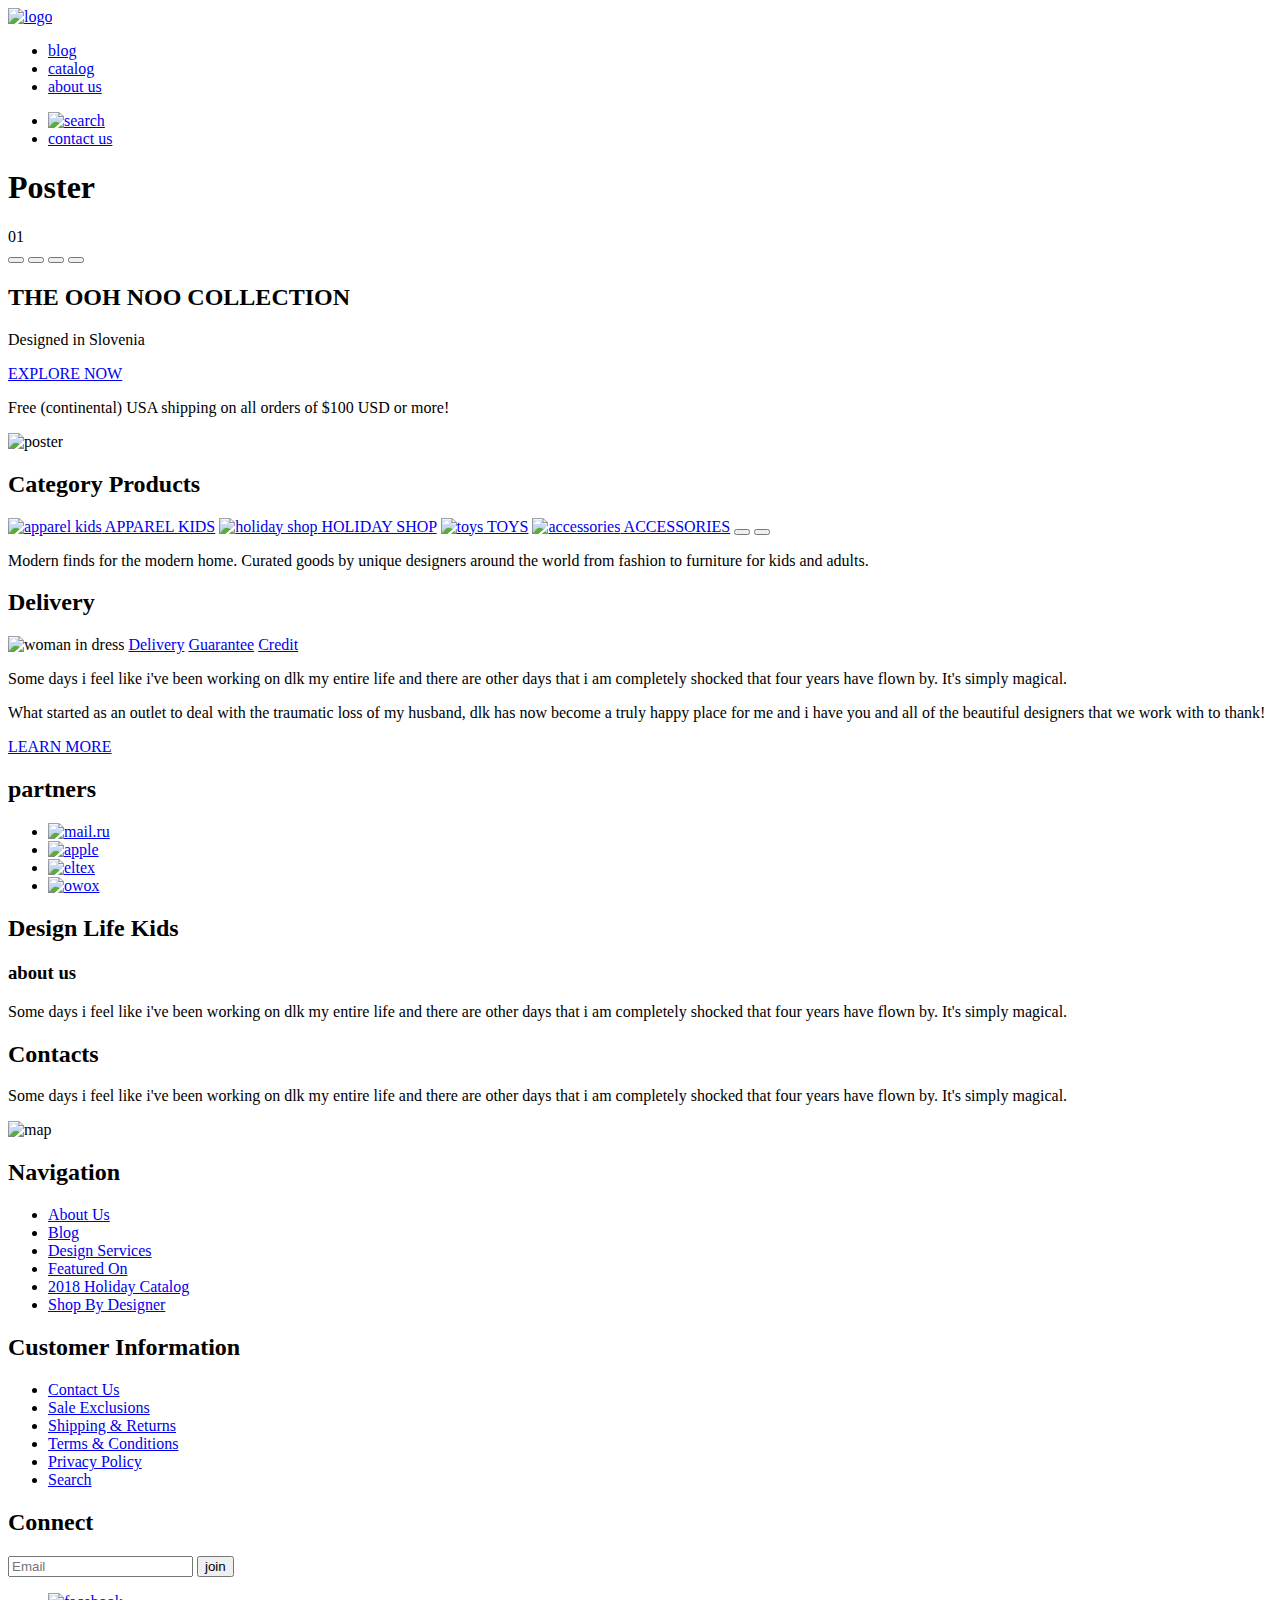
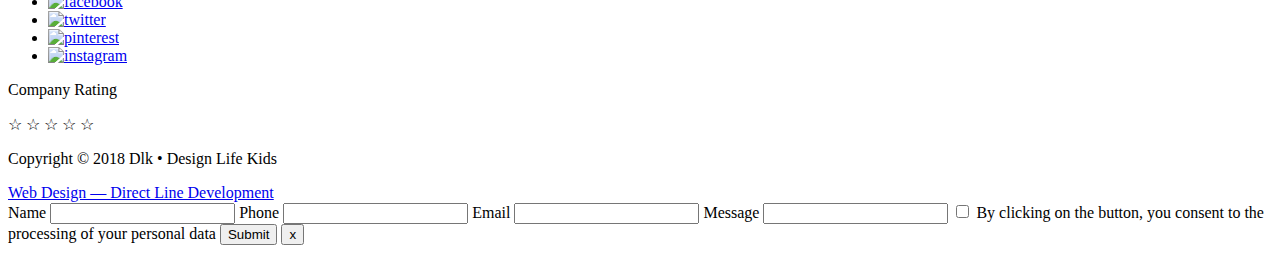
==== Index.html @ 1de795b5 "сделал поправки по первой и второй странице" ====
<!DOCTYPE html>
<html lang="en">
  <head>
    <meta charset="UTF-8">
    <title>Design Life Kids</title>
  </head>
  <body>
    <header>
      <a href="#">
        <img class="header-log" src="/images/logo.svg" alt="logo" />
      </a>
      <nav class="header-nav">
        <ul>
          <li><a class="link" href="#">blog</a></li>
          <li><a class="link" href="http://127.0.0.1:5500/CategoryProducts/Index.html">catalog</a></li>
          <li><a class="link" href="#">about us</a></li>
        </ul>
        <ul>
          <li><a href="#">
            <img class="header-button header-search-button" src="/images/search.svg" alt="search">
          </a></li>
          <li><a class="link" href="#">contact us</a></li>
        </ul>      
      </nav>
    </header>
    <main>
      <section class="poster">
        <h1 class="hidden">Poster</h1>
        <div class="slider_nav">
          <span class="slider_nav-text">01</span>
          <div class="slider_nav-inner">
            <button class="slider_nav-item.active"></button>
            <button class="slider_nav-item"></button>
            <button class="slider_nav-item"></button>
            <button class="slider_nav-item"></button>
          </div>
        </div>        
        <h2 class="poster-title">
          THE OOH NOO COLLECTION
        </h2>
        <p class="poster-text text-middle">Designed in Slovenia</p>
        <a class="poster-button button button-black" href="#">EXPLORE NOW</a>
        <p class="poster-text text-small">Free (continental) USA shipping on all orders of $100 USD or more!</p>
        <img src="/images/poster.jpg" alt="poster">
      </section>
      <section class="products">
        <h2 class="products-title">Category Products</h2>
        <div class="slider_products-list">          
          <a class="products-link" href="#">
          <img class="products-img" src="/images/products1.jpg" alt="apparel kids">
          APPAREL KIDS</a>
          <a class="products-link" href="#">
          <img class="products-img" src="/images/products2.jpg" alt="holiday shop">
          HOLIDAY SHOP</a>
          <a class="products-link" href="#">
          <img class="products-img" src="/images/products3.jpg" alt="toys">
          TOYS</a>
          <a class="products-link" href="#">
          <img class="products-img" src="/images/products4.jpg" alt="accessories">
          ACCESSORIES</a>
          <button class="slider_nav-item" type="button"></button>
          <button class="slider_nav-item" type="button"></button>
          <p class="products-text">Modern finds for the modern home. Curated goods by unique designers
            around the world from fashion to furniture for kids and adults.</p>
        </div>
      </section>
      <section class="delivery">
        <h2 class="delivery-title">Delivery</h2>
        <img class="delivery-img" src="/images/delivery.jpg" alt="woman in dress">
        <a class="delivery-link" href="#">Delivery</a>
        <a class="delivery-link" href="#">Guarantee</a>
        <a class="delivery-link" href="#">Credit</a>
        <p class="delivery-text text-1">Some days i feel like i've been working on dlk my entire life
          and there are other days that i am completely shocked that four years have flown by. It's simply magical.</p>
        <p class="delivery-text text-2">What started as an outlet to deal  with the traumatic loss of my husband,
        dlk has now become a truly happy place for me and i have you and all
        of the beautiful designers that we work with to thank!</p>
        <a class="delivery-button button button-black" href="#">LEARN MORE</a>  
      </section>
      <section class="partners">
        <h2 class="hidden">partners</h2>
        <ul>
          <li>
            <a href="#"><img src="/images/partner-1.png" alt="mail.ru" aria-label="mail.ru"></a>
          </li>
          <li>
            <a href="#"><img src="/images/partner-2.png" alt="apple" aria-label="apple"></a>
          </li>
          <li>
            <a href="#"><img src="/images/partner-3.png" alt="eltex" aria-label="eltex"></a>
          </li>
          <li>
            <a href="#"><img src="/images/partner-4.png" alt="owox" aria-label="owox"></a>
          </li>
        </ul>
      </section>
      <article class="about us">
        <h2 class="about us-title title-large">Design Life Kids</h2>
        <h3 class="about us-title title-middle">about us</h3>
        <p class="about us-text">
          Some days i feel like i've been working on dlk my entire life and
          there are other days that i am completely shocked that four
            years have flown by. It's simply magical.
        </p>
        <a href="#" class="about us-button button button-black"></a>
      </article> 
      <section class="contacts">
        <h2 class="contacts-title">Contacts</h2>
        <p class="contacts-text">Some days i feel like i've been working on dlk my entire life and
          there are other days that i am completely shocked that four
          years have flown by. It's simply magical.</p>
        <img src="/images/map.jpg" alt="map">   
      </section>  
    </main> 
    <footer class="footer">
      <section class="navigation">
        <h2 class="navigation-title">Navigation</h2>
        <ul class="navigation-list">
          <li><a class="navigation-link" href="#">About Us</a></li>
          <li><a class="navigation-link" href="#">Blog</a></li>
          <li><a class="navigation-link" href="#">Design Services</a></li>
          <li><a class="navigation-link" href="#">Featured On</a></li>
          <li><a class="navigation-link" href="#">2018 Holiday Catalog</a></li>
          <li><a class="navigation-link" href="#">Shop By Designer</a></li>          
        </ul>
      </section>
      <section class="customer information">
        <h2 class="customer information-title">Customer Information</h2>
        <ul class="customer information-list">
          <li><a class="customer information-link" href="#">Contact Us</a></li>
          <li><a class="customer information-link" href="#">Sale Exclusions</a></li>
          <li><a class="customer information-link" href="#">Shipping & Returns</a></li>
          <li><a class="customer information-link" href="#">Terms & Conditions</a></li>
          <li><a class="customer information-link" href="#">Privacy Policy</a></li>
          <li><a class="customer information-link" href="#">Search</a></li>
        </ul>
      </section>
      <section class="connect">
        <h2 class="connect-title">Connect</h2>
        <form action="#">          
          <input placeholder="Email" id="email" type="email" name="email">       
          <button type="submit">join</button>          
        </form>
        <ul class="social_link">
          <li><a href="#"><img class="social-img" src="/images/facebook.svg" alt="facebook" aria-label="facebook"></a></li>
          <li><a href="#"><img class="social-img" src="/images/twitter.svg" alt="twitter" aria-label="twitter"></a></li>
          <li><a href="#"><img class="social-img" src="/images/pinterest.svg" alt="pinterest" aria-label="pinterest"></a></li>
          <li><a href="#"><img class="social-img" src="/images/instagram.svg" alt="instagram" aria-label="instagram"></a></li>
        </ul>
      </section>
      <div class="rating">
        <p class="rating">Company Rating</p>
        <span class="rating">&#9734;</span>
        <span class="rating">&#9734;</span>
        <span class="rating">&#9734;</span>
        <span class="rating">&#9734;</span>
        <span class="rating">&#9734;</span>
      </div>
      <p class="copyright">Copyright © 2018 Dlk • Design Life Kids</p>
      <a class="web design-link" href="#">Web Design — Direct Line Development</a>
    </footer>  
    <form action="https://form-data-dl.herokuapp.com/api/messages" method="POST">
    
    <label for="form-name">Name</label>
    <input id="form-name" type="text" name="name">

    <label for="form-phone">Phone</label>
    <input id="form-phone" type="text" name="phone">

    <label for="form-email">Email</label>
    <input id="form-email" type="email" name="email">

    <label for="form-message">Message</label>
    <input id="form-message" type="text" name="message">

    <input type="checkbox" name="accept" id="form-consent">
    <label for="form-consent">By clicking on the button, you consent to the processing of your personal data
    </label>
    
    <button type="submit" class="button button-grey">Submit</button>
    <button type="button">x</button>   
    </form>
  </body>
</html>
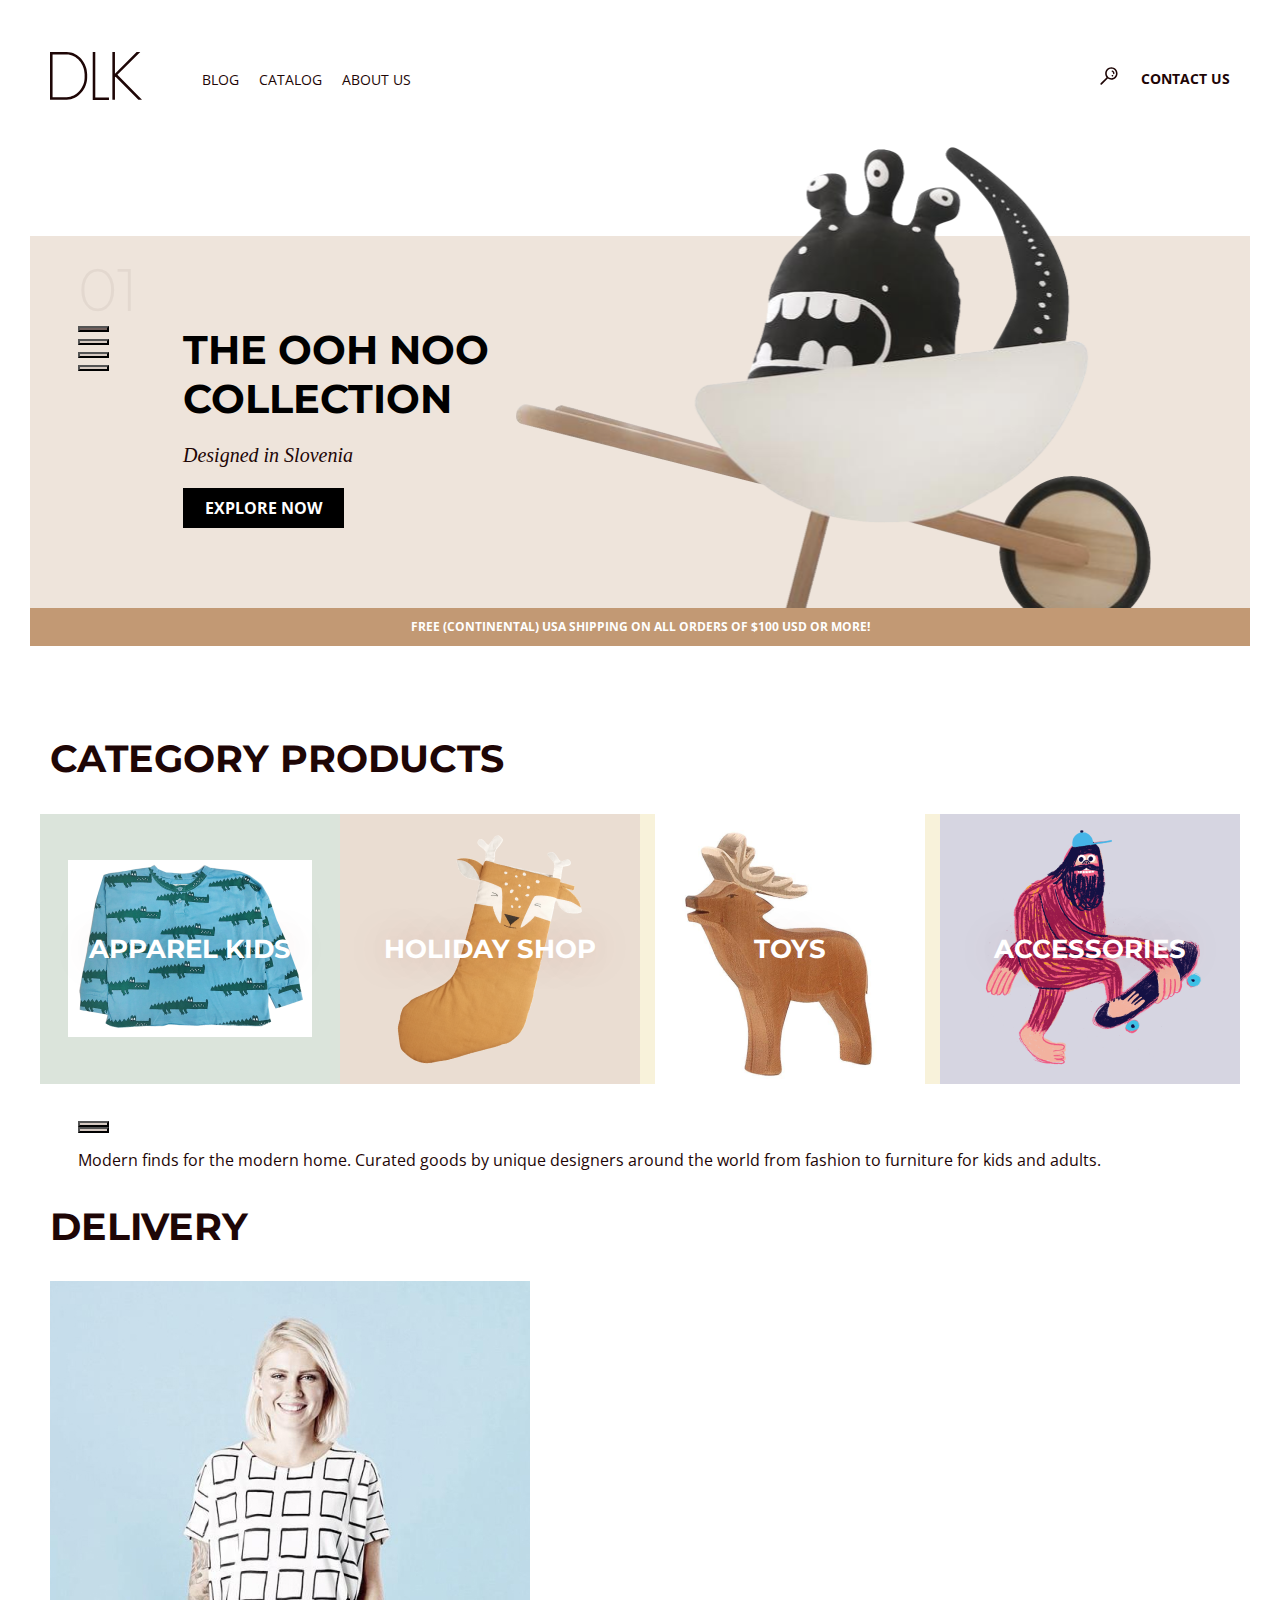
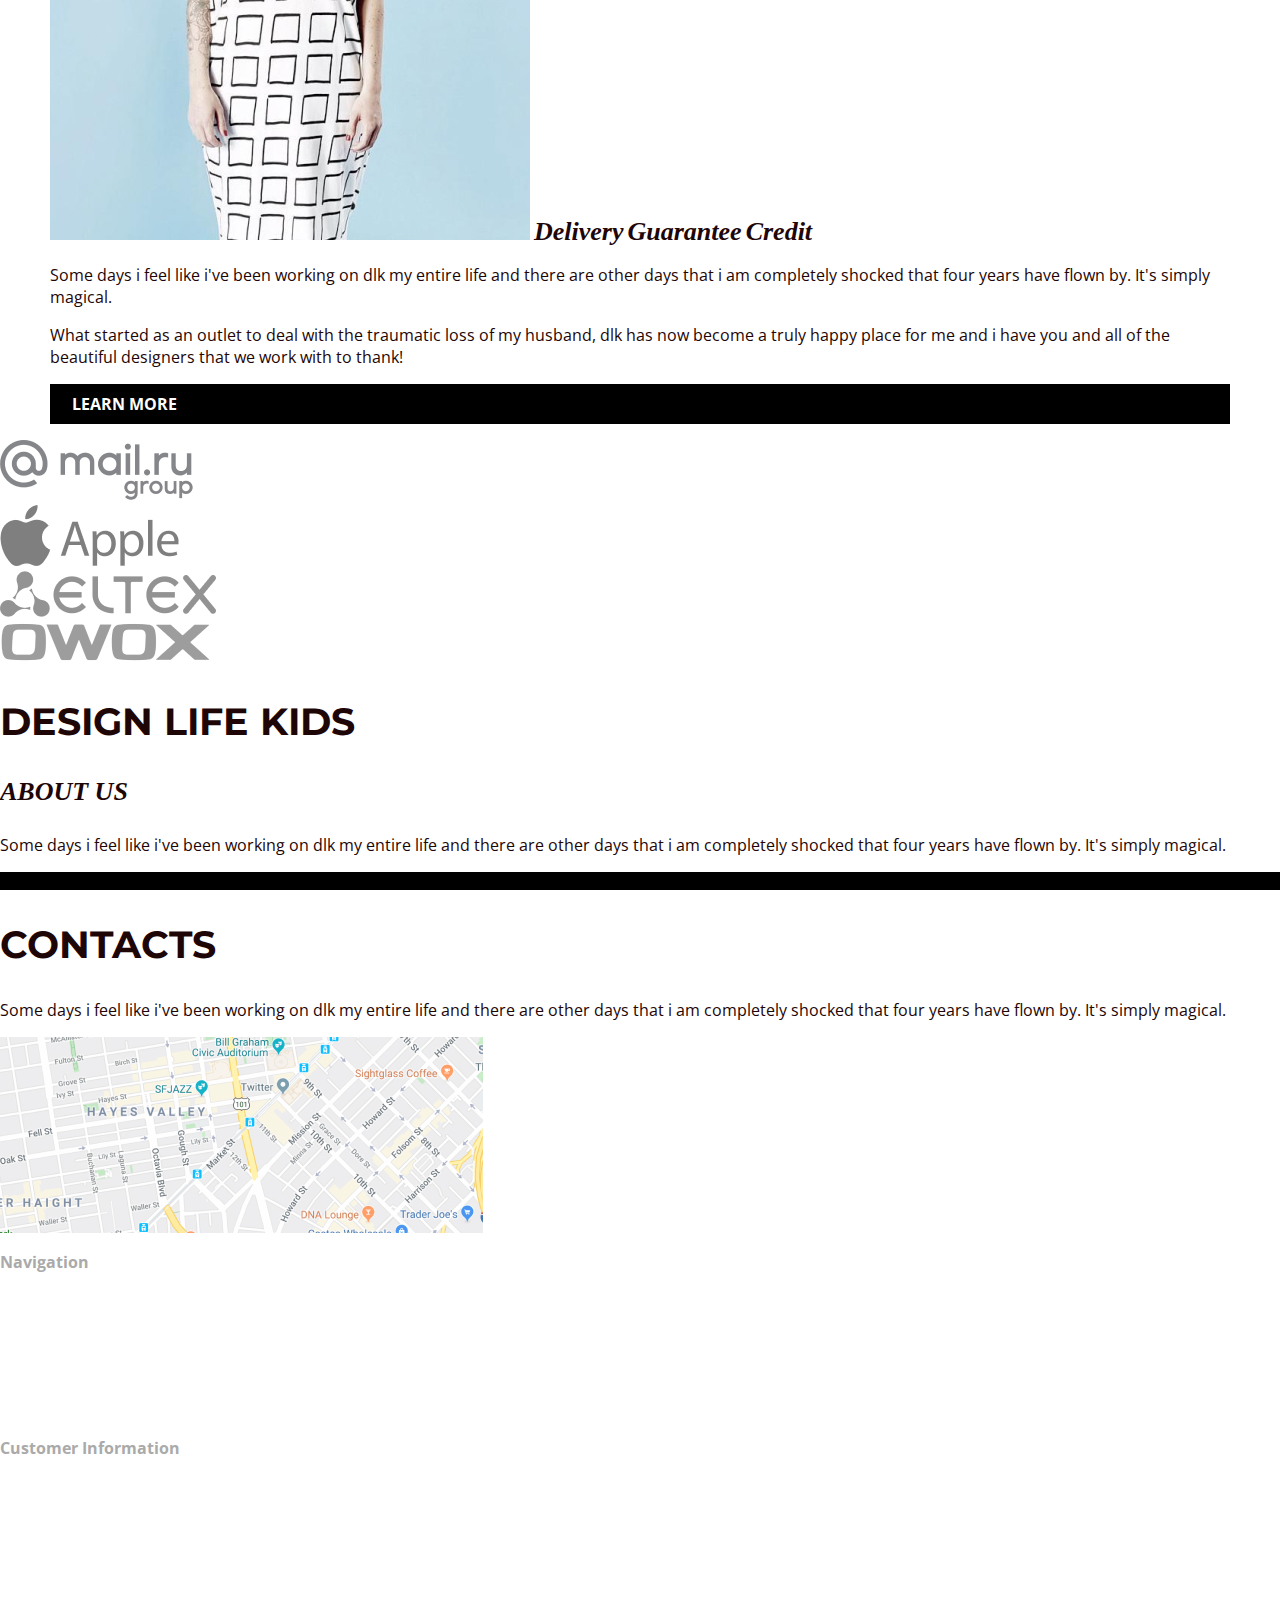
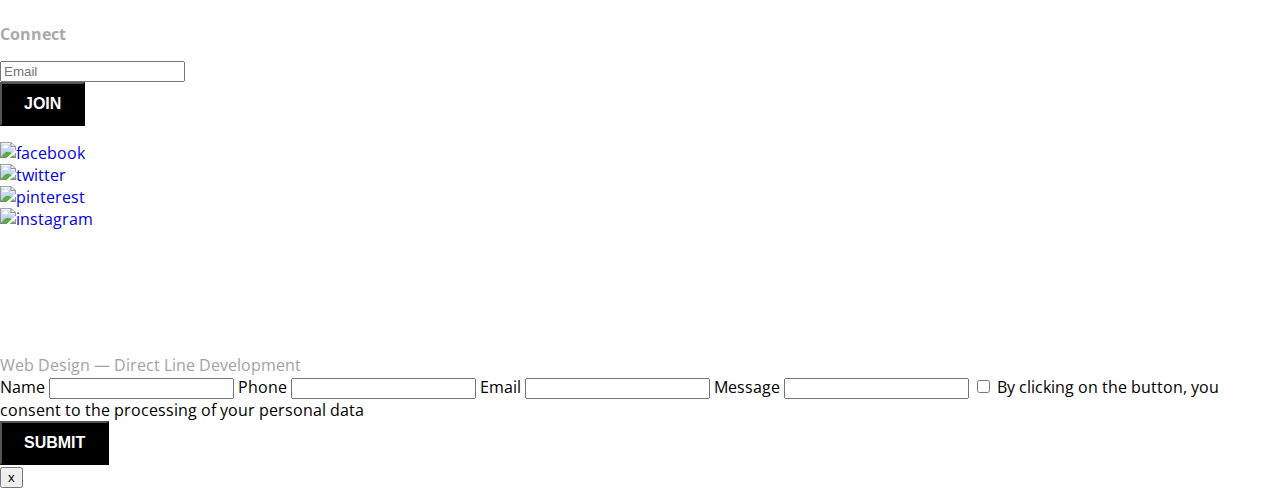
==== commit 9ec80869: "главная страница+css" ====
--- a/Index.html
+++ b/Index.html
@@ -3,68 +3,77 @@
   <head>
     <meta charset="UTF-8">
     <title>Design Life Kids</title>
+    <link href="https://fonts.googleapis.com/css?family=Montserrat:300,700|Open+Sans:400,700&display=swap" rel="stylesheet">
+    <link rel="stylesheet" href="https://cdnjs.cloudflare.com/ajax/libs/normalize/8.0.1/normalize.min.css">
+    <link rel="stylesheet" href="/common.css">
+    <link rel="stylesheet" href="/style.css">
   </head>
   <body>
-    <header>
+    <header class="header container">
       <a href="#">
         <img class="header-log" src="/images/logo.svg" alt="logo" />
       </a>
       <nav class="header-nav">
-        <ul>
+        <ul class="header-list-links list-point-none">
           <li><a class="link" href="#">blog</a></li>
-          <li><a class="link" href="http://127.0.0.1:5500/CategoryProducts/Index.html">catalog</a></li>
+          <li><a class="link" href="/folders/CategoryProducts/index.html">catalog</a></li>
           <li><a class="link" href="#">about us</a></li>
         </ul>
-        <ul>
+        <ul class="header-list-contacts list-point-none">
           <li><a href="#">
             <img class="header-button header-search-button" src="/images/search.svg" alt="search">
           </a></li>
-          <li><a class="link" href="#">contact us</a></li>
-        </ul>      
+          <li><a class="contact-link" href="#">contact us</a></li>
+        </ul class="list-point-none">      
       </nav>
     </header>
     <main>
-      <section class="poster">
+      <section class="poster container">
         <h1 class="hidden">Poster</h1>
         <div class="slider_nav">
           <span class="slider_nav-text">01</span>
           <div class="slider_nav-inner">
-            <button class="slider_nav-item.active"></button>
+            <button class="slider_nav-item_active"></button>
             <button class="slider_nav-item"></button>
             <button class="slider_nav-item"></button>
             <button class="slider_nav-item"></button>
           </div>
-        </div>        
-        <h2 class="poster-title">
+        </div>
+      <div class="poster-title">       
+        <h2 class="poster-title-text">
           THE OOH NOO COLLECTION
         </h2>
         <p class="poster-text text-middle">Designed in Slovenia</p>
         <a class="poster-button button button-black" href="#">EXPLORE NOW</a>
-        <p class="poster-text text-small">Free (continental) USA shipping on all orders of $100 USD or more!</p>
-        <img src="/images/poster.jpg" alt="poster">
+      </div> 
+        <img class="background-img" src="/images/Poster.png" alt="poster">
       </section>
-      <section class="products">
+      <p class="poster-text text-small">Free (continental) USA shipping on all orders of $100 USD or more!</p>
+      <section class="products container">
         <h2 class="products-title">Category Products</h2>
-        <div class="slider_products-list">          
-          <a class="products-link" href="#">
-          <img class="products-img" src="/images/products1.jpg" alt="apparel kids">
+        <div class="products-list">          
+          <a class="products-link link-kids" href="#">
+          <!-- <img class="products-img" src="/images/product-1.png" alt="apparel kids"> -->
           APPAREL KIDS</a>
-          <a class="products-link" href="#">
-          <img class="products-img" src="/images/products2.jpg" alt="holiday shop">
+          <a class="products-link link-shop" href="#">
+          <!-- <img class="products-img" src="/images/product-2.png" alt="holiday shop"> -->
           HOLIDAY SHOP</a>
-          <a class="products-link" href="#">
-          <img class="products-img" src="/images/products3.jpg" alt="toys">
+          <a class="products-link link-toys" href="#">
+          <!-- <img class="products-img" src="/images/product-3.png" alt="toys"> -->
           TOYS</a>
-          <a class="products-link" href="#">
-          <img class="products-img" src="/images/products4.jpg" alt="accessories">
-          ACCESSORIES</a>
+          <a class="products-link link-accessories" href="#">
+          <!-- <img class="products-img" src="/images/product-4.png" alt="accessories"> -->
+          ACCESSORIES</a>         
+        </div>
+        <div class="slider_nav">
           <button class="slider_nav-item" type="button"></button>
           <button class="slider_nav-item" type="button"></button>
           <p class="products-text">Modern finds for the modern home. Curated goods by unique designers
             around the world from fashion to furniture for kids and adults.</p>
-        </div>
+          </div>
       </section>
-      <section class="delivery">
+        
+      <section class="delivery container">
         <h2 class="delivery-title">Delivery</h2>
         <img class="delivery-img" src="/images/delivery.jpg" alt="woman in dress">
         <a class="delivery-link" href="#">Delivery</a>
@@ -79,7 +88,7 @@
       </section>
       <section class="partners">
         <h2 class="hidden">partners</h2>
-        <ul>
+        <ul class="list-point-none">
           <li>
             <a href="#"><img src="/images/partner-1.png" alt="mail.ru" aria-label="mail.ru"></a>
           </li>
@@ -92,17 +101,17 @@
           <li>
             <a href="#"><img src="/images/partner-4.png" alt="owox" aria-label="owox"></a>
           </li>
-        </ul>
+        </ul class="list-point-none">
       </section>
       <article class="about us">
-        <h2 class="about us-title title-large">Design Life Kids</h2>
-        <h3 class="about us-title title-middle">about us</h3>
-        <p class="about us-text">
+        <h2 class="about-us-title title-large">Design Life Kids</h2>
+        <h3 class="about-us-title title-middle">about us</h3>
+        <p class="about-us-text">
           Some days i feel like i've been working on dlk my entire life and
           there are other days that i am completely shocked that four
             years have flown by. It's simply magical.
         </p>
-        <a href="#" class="about us-button button button-black"></a>
+        <a href="#" class="about-us-button button button-black"></a>
       </article> 
       <section class="contacts">
         <h2 class="contacts-title">Contacts</h2>
@@ -115,7 +124,7 @@
     <footer class="footer">
       <section class="navigation">
         <h2 class="navigation-title">Navigation</h2>
-        <ul class="navigation-list">
+        <ul class="navigation-list  list-point-none">
           <li><a class="navigation-link" href="#">About Us</a></li>
           <li><a class="navigation-link" href="#">Blog</a></li>
           <li><a class="navigation-link" href="#">Design Services</a></li>
@@ -124,24 +133,24 @@
           <li><a class="navigation-link" href="#">Shop By Designer</a></li>          
         </ul>
       </section>
-      <section class="customer information">
-        <h2 class="customer information-title">Customer Information</h2>
-        <ul class="customer information-list">
-          <li><a class="customer information-link" href="#">Contact Us</a></li>
-          <li><a class="customer information-link" href="#">Sale Exclusions</a></li>
-          <li><a class="customer information-link" href="#">Shipping & Returns</a></li>
-          <li><a class="customer information-link" href="#">Terms & Conditions</a></li>
-          <li><a class="customer information-link" href="#">Privacy Policy</a></li>
-          <li><a class="customer information-link" href="#">Search</a></li>
+      <section class="customer-information">
+        <h2 class="customer-information-title">Customer Information</h2>
+        <ul class="customer-information-list list-point-none">
+          <li><a class="customer-information-link" href="#">Contact Us</a></li>
+          <li><a class="customer-information-link" href="#">Sale Exclusions</a></li>
+          <li><a class="customer-information-link" href="#">Shipping & Returns</a></li>
+          <li><a class="customer-information-link" href="#">Terms & Conditions</a></li>
+          <li><a class="customer-information-link" href="#">Privacy Policy</a></li>
+          <li><a class="customer-information-link" href="#">Search</a></li>
         </ul>
       </section>
       <section class="connect">
         <h2 class="connect-title">Connect</h2>
         <form action="#">          
           <input placeholder="Email" id="email" type="email" name="email">       
-          <button type="submit">join</button>          
+          <button class="button" type="submit">join</button>          
         </form>
-        <ul class="social_link">
+        <ul class="social_link list-point-none">
           <li><a href="#"><img class="social-img" src="/images/facebook.svg" alt="facebook" aria-label="facebook"></a></li>
           <li><a href="#"><img class="social-img" src="/images/twitter.svg" alt="twitter" aria-label="twitter"></a></li>
           <li><a href="#"><img class="social-img" src="/images/pinterest.svg" alt="pinterest" aria-label="pinterest"></a></li>
@@ -157,7 +166,7 @@
         <span class="rating">&#9734;</span>
       </div>
       <p class="copyright">Copyright © 2018 Dlk • Design Life Kids</p>
-      <a class="web design-link" href="#">Web Design — Direct Line Development</a>
+      <a class="web-design-link" href="#">Web Design — Direct Line Development</a>
     </footer>  
     <form action="https://form-data-dl.herokuapp.com/api/messages" method="POST">
     
--- a/common.css
+++ b/common.css
@@ -0,0 +1,163 @@
+body {
+  font-family: 'Open Sans', sans-serif;
+}
+
+body {
+  margin: 0;
+}
+
+a {
+  text-decoration: none;
+}
+
+html {
+  box-sizing: border-box;
+}
+
+*,
+*::before,
+*::after {
+  box-sizing: inherit;
+}
+
+img {
+  max-width: 100%;
+}
+
+.container {
+  margin: 0 auto;
+  width: 100%;
+  max-width: 1220px;
+  padding: 0 20px;
+}
+
+.button {
+  font-weight: bold;
+font-size: 16px;
+line-height: 22px;
+text-transform: uppercase;
+color: #FFFFFF;
+display: flex;
+padding: 9px 22px;
+background-color:  #000000;
+}
+
+.list-point-none {
+  list-style-type: none;
+  padding-left: 0;
+}
+
+.hidden {
+  display: none;
+}
+
+/* header */
+
+.header {
+  display: flex;
+  padding-top: 50px;
+  padding-bottom: 40px;
+}
+
+.header-log {
+  width: 100px;
+  height: 52px;
+}
+
+.header-nav {
+  display: flex;
+  width: 100%;
+  justify-content: space-between;  
+}
+
+.header-list-links {
+  display: flex;
+  margin-left: 60px;
+  align-items: center;
+}
+
+.header-list-contacts {
+  display: flex;
+  justify-content: space-between;  
+  align-items: center;
+  }
+
+.contact-link {
+  margin-left: 23px;
+}
+
+.link {
+  font-size: 14px;
+  line-height: 19px;
+  text-transform: uppercase;
+  color: #1E0606;
+
+  margin-right: 20px;
+}
+
+.contact-link {
+  font-weight: bold;
+font-size: 14px;
+line-height: 19px;
+display: flex;
+align-items: center;
+text-transform: uppercase;
+color: #1E0606;
+}
+
+/* footer */
+
+.navigation-title {
+  font-size: 16px;
+line-height: 22px;
+color: #AAAAAA;
+}
+
+.navigation-link {
+  font-size: 16px;
+line-height: 22px;
+color: #FFFFFF;
+}
+
+.customer-information-title {
+    font-size: 16px;
+  line-height: 22px;
+  color: #AAAAAA
+}
+
+.customer-information-link {
+  font-size: 16px;
+line-height: 22px;
+
+color: #FFFFFF;
+}
+
+.connect-title{
+  font-size: 16px;
+line-height: 22px;
+color: #AAAAAA;
+}
+
+.rating{
+  font-size: 16px;
+line-height: 22px;
+display: flex;
+align-items: center;
+color: #FFFFFF;
+}
+
+.copyright{
+  font-size: 16px;
+line-height: 22px;
+display: flex;
+align-items: center;
+color: #FFFFFF;
+}
+
+.web-design-link{
+  font-size: 16px;
+line-height: 22px;
+display: flex;
+align-items: center;
+color: #A2A2A2;
+}--- a/style.css
+++ b/style.css
@@ -0,0 +1,263 @@
+
+
+/* poster */
+
+.poster {
+  display: flex;
+  flex-wrap: wrap;
+  position: relative;
+  width: 100%;
+  min-height: 372px;
+  background: #EEE4DB;
+  margin-top: 89px;
+}
+
+.slider_nav {
+  display: flex;
+  position: absolute;
+  padding-top: 17px;
+  padding-left: 28px;
+  flex-direction: column;
+}
+
+.slider_nav-inner {
+  display: flex;
+  flex-direction: column;
+  height: 45px;
+  justify-content: space-between;
+}
+
+.slider_nav-item_active {
+  width: 31px;
+  height: 3px;
+  background: rgba(30, 6, 6, 0.6);
+}
+
+.slider_nav-item {
+  width: 31px;
+  height: 3px;
+  background: #D6CAC2;
+}
+
+.slider_nav-text{
+  font-family: Montserrat;
+  font-weight: 300;
+  font-size: 60px;
+  line-height: 73px;
+  color: rgba(30, 6, 6, 0.05);
+}
+
+.poster-title {
+  display: flex;
+  flex-direction: column;
+  margin-top: 89px;
+  margin-left: 133px;
+  width: 307px;
+
+}
+
+.poster-title-text {
+  font-family: Montserrat;
+  font-weight: bold;
+  font-size: 40px;
+  line-height: 110% 
+  color: #1E0606;
+  margin: 0;
+}
+
+.poster-text{
+  font-family: Crimson Text;
+  font-style: italic;
+  font-size: 20px;
+  line-height: 25px;
+  color: #1E0606;
+}
+
+.poster-button {
+  width: 161px;
+}
+
+.background-img {
+  display: flex;
+  position: absolute;
+  max-width: 635.49px;
+  width: vw;
+  height: 461px;
+  bottom: 0;
+  right: 99px;
+  }
+
+.text-small{
+  font-family: Open Sans;
+  font-style: normal;
+  font-weight: bold;
+  font-size: 12px;
+  line-height: 16px;
+  text-align: center;
+  text-transform: uppercase;
+  
+  color: #FFFFFF;
+  background: #C29974;
+  margin: 0 auto;
+  padding: 11px 20px;
+  width: 1220px;
+}
+
+/* products */
+
+.products {
+    padding-top: 90px;
+  
+}
+
+
+.products-title {
+  font-family: Montserrat;
+font-weight: bold;
+font-size: 38px;
+line-height: 46px;
+text-transform: uppercase;
+Color: #1E0606;
+margin-top: 0;
+}
+
+.products-list {
+  display: flex;
+  flex-wrap: wrap;
+  justify-content: space-between;
+  margin: 0 -10px;
+}
+
+.products-link {
+  font-family: Montserrat;
+  font-weight: bold;
+  font-size: 26px;
+  line-height: 32px;
+  text-align: center;
+  text-transform: uppercase;
+  color: #FFFFFF;
+  text-shadow: 0px 0px 40px rgba(147, 3, 3, 0.25);
+  width: 300px;
+  padding: 0 10px;
+  margin-bottom: 20px;
+  min-height: 270px;
+  display: flex;
+  justify-content: center;
+  align-items: center;
+}
+
+
+.link-kids {
+  background: #DBE4DB;
+  background-image: url(/images/product-1.png);
+  background-position: center;
+  background-repeat: no-repeat;
+  }
+
+.link-shop {
+  background: rgba(186, 142, 107, 0.3);
+  background-image: url(/images/product-2.png);
+  background-position: center;
+  background-repeat: no-repeat;
+}
+
+.link-toys {
+  background: #F8F2DA;
+  background-image: url(/images/product-3.png);
+  background-position: center;
+  background-repeat: no-repeat;
+}
+
+.link-accessories {
+  background: rgba(9, 3, 79, 0.17);
+  background-image: url(/images/product-4.png);
+  background-position: center;
+  background-repeat: no-repeat;
+}
+
+.slider_nav {
+  display: flex;
+  }
+
+  .slider_nav-item {
+    
+  }
+
+.products-text {
+  font-size: 16px;
+line-height: 22px;
+color: #1E0606;
+}
+
+/* delivery */
+
+.delivery {
+  margin-top: 100px;
+}
+
+.delivery-title {
+  font-family: Montserrat;
+font-weight: bold;
+font-size: 38px;
+line-height: 46px;
+text-transform: uppercase;
+color: #1E0606;
+}
+
+.delivery-link {
+  font-family: Crimson Text;
+font-style: italic;
+font-weight: bold;
+font-size: 26px;
+line-height: 32px;
+color: #1E0606;
+}
+
+.delivery-text {
+  font-size: 16px;
+line-height: 22px;
+color: #1E0606;
+}
+
+/* about us */
+
+.about-us-title {
+  font-family: Montserrat;
+font-weight: bold;
+font-size: 38px;
+line-height: 46px;
+text-transform: uppercase;
+color: #1E0606;
+}
+
+.title-middle {
+  font-family: Crimson Text;
+font-style: italic;
+font-size: 26px;
+line-height: 32px;
+color: #1E0606;
+}
+
+.about-us-text {
+  font-size: 16px;
+line-height: 22px;
+color: #1E0606;
+}
+
+/* contacts */
+
+.contacts-title {
+  font-family: Montserrat;
+font-weight: bold;
+font-size: 38px;
+line-height: 46px;
+text-transform: uppercase;
+color: #1E0606;
+}
+
+.contacts-text {
+  font-size: 16px;
+line-height: 22px;
+color: #1E0606;
+}
+
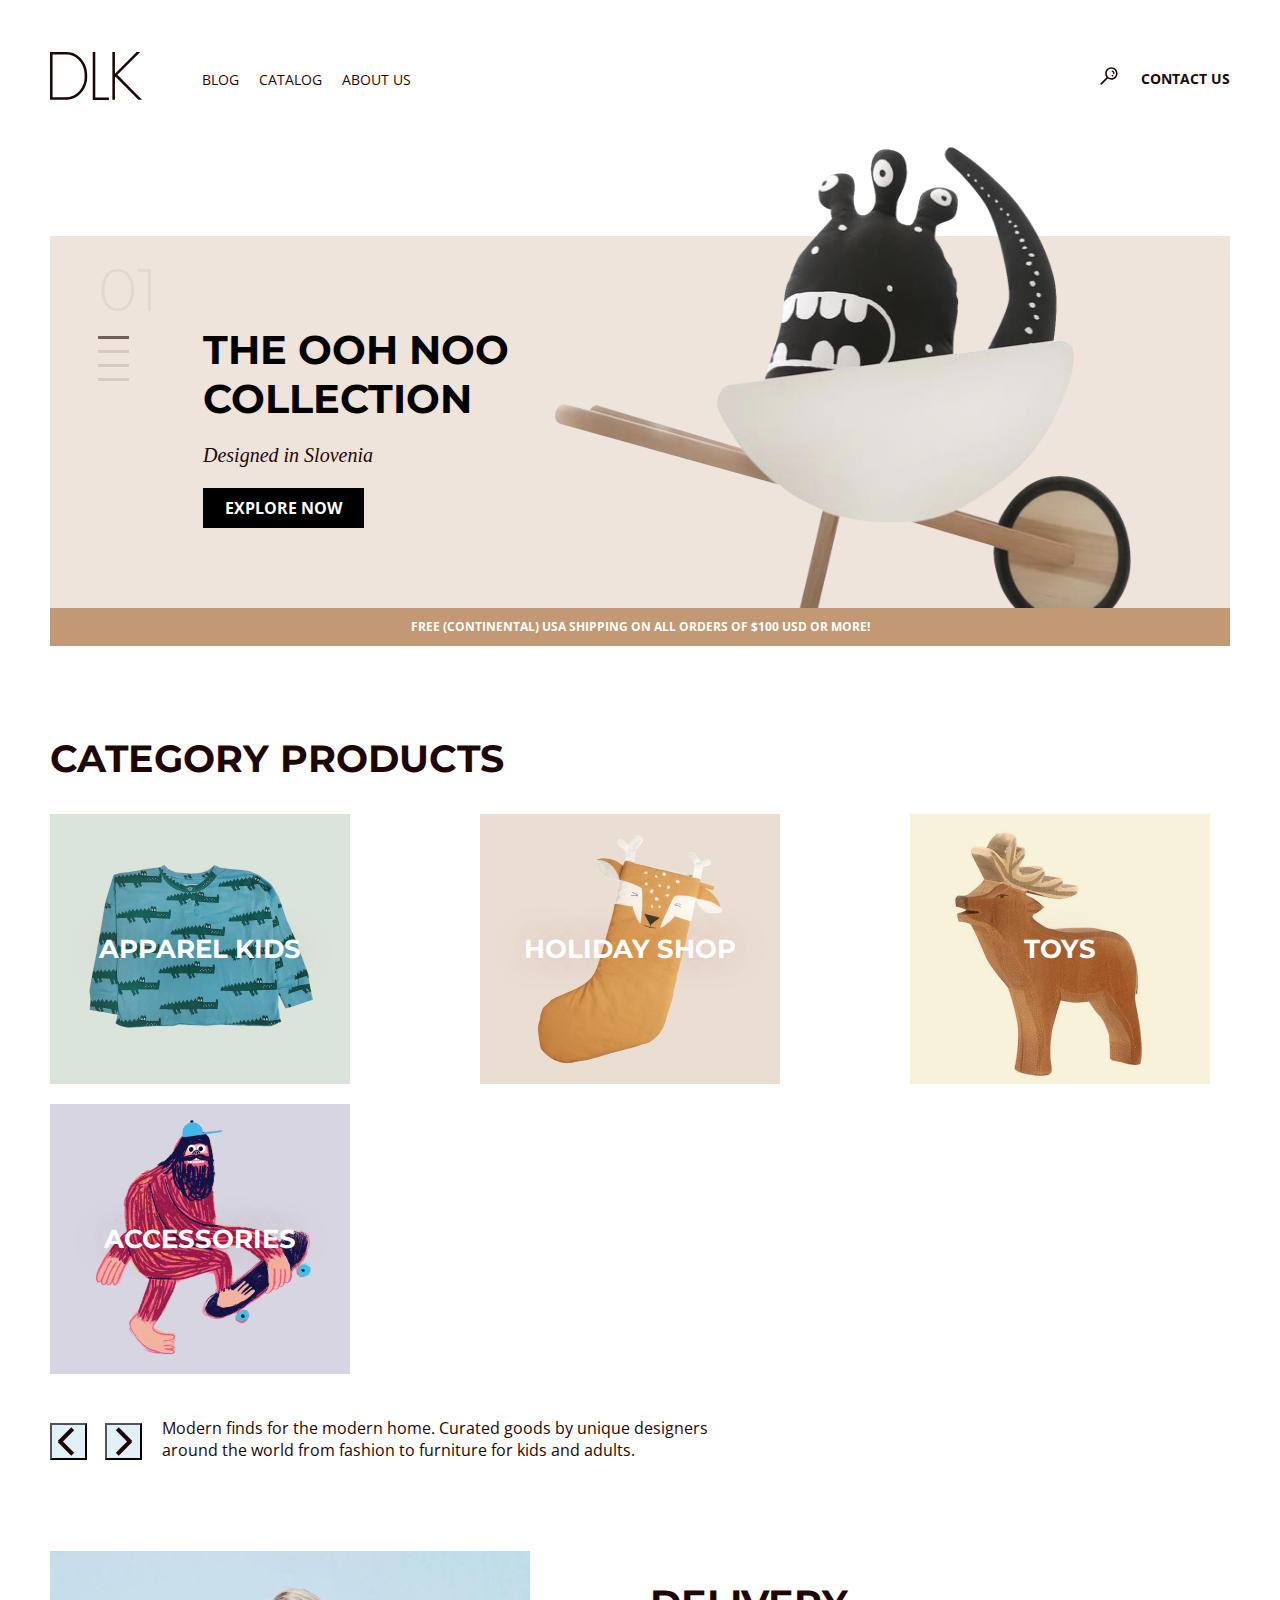
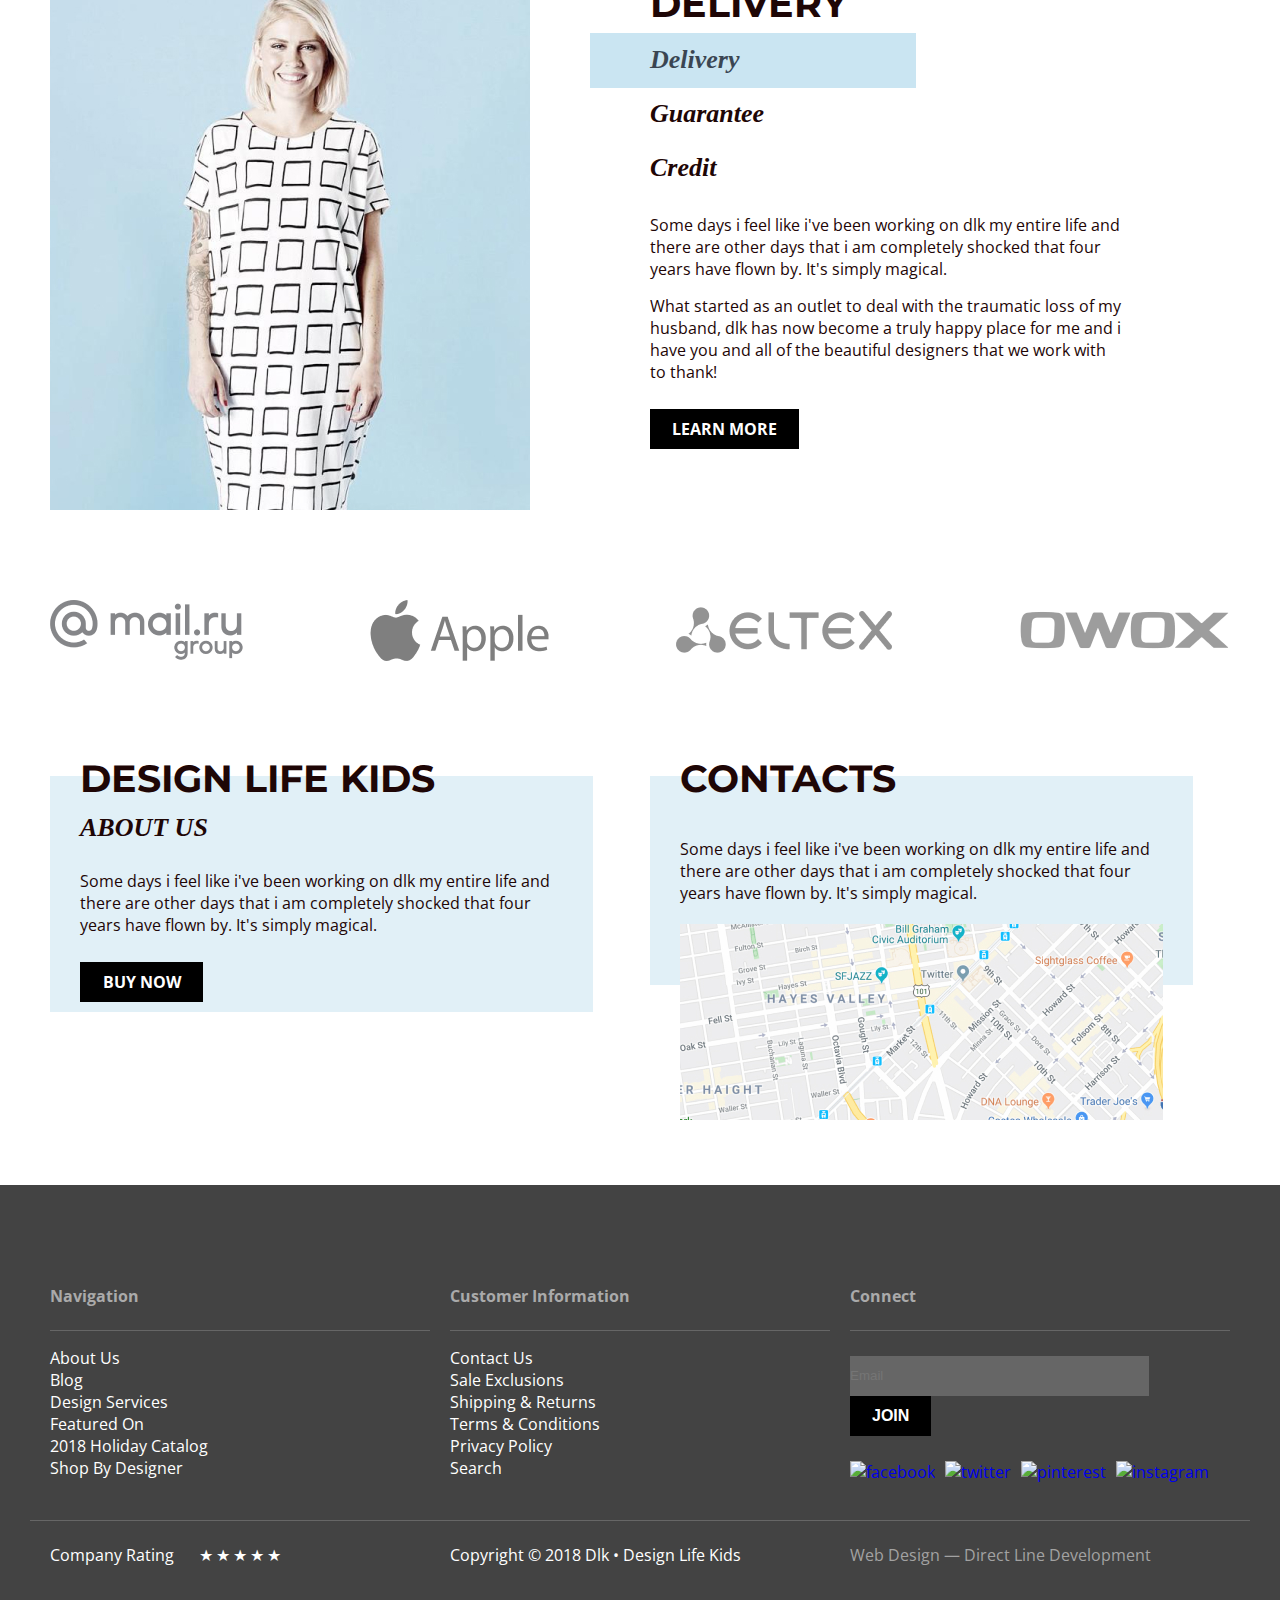
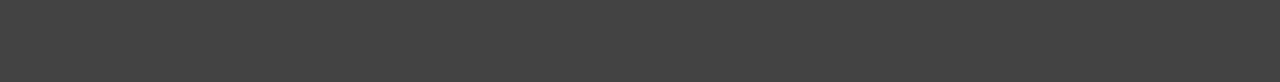
==== commit 8e66ad28: "главная страница с css доделанная" ====
--- a/Index.html
+++ b/Index.html
@@ -15,7 +15,7 @@
       </a>
       <nav class="header-nav">
         <ul class="header-list-links list-point-none">
-          <li><a class="link" href="#">blog</a></li>
+          <li><a class="link" href="/folders/Blog/index.html">blog</a></li>
           <li><a class="link" href="/folders/CategoryProducts/index.html">catalog</a></li>
           <li><a class="link" href="#">about us</a></li>
         </ul>
@@ -34,9 +34,9 @@
           <span class="slider_nav-text">01</span>
           <div class="slider_nav-inner">
             <button class="slider_nav-item_active"></button>
-            <button class="slider_nav-item"></button>
-            <button class="slider_nav-item"></button>
-            <button class="slider_nav-item"></button>
+            <button class="slider_nav-item" type="button"></button>
+            <button class="slider_nav-item" type="button"></button>
+            <button class="slider_nav-item" type="button"></button>
           </div>
         </div>
       <div class="poster-title">       
@@ -65,30 +65,35 @@
           <!-- <img class="products-img" src="/images/product-4.png" alt="accessories"> -->
           ACCESSORIES</a>         
         </div>
-        <div class="slider_nav">
-          <button class="slider_nav-item" type="button"></button>
-          <button class="slider_nav-item" type="button"></button>
+        <div class="slider-nav">
+          <button class="slider_nav-button nav-button-left" type="button"></button>
+          <button class="slider_nav-button nav-button-right" type="button"></button>
           <p class="products-text">Modern finds for the modern home. Curated goods by unique designers
             around the world from fashion to furniture for kids and adults.</p>
-          </div>
+        </div>
       </section>
         
       <section class="delivery container">
+        <img class="delivery-img" src="/images/delivery.jpg" alt="woman in dress">
+      <div class="delivery-content">
         <h2 class="delivery-title">Delivery</h2>
-        <img class="delivery-img" src="/images/delivery.jpg" alt="woman in dress">
+      <div class="delivery-links">
+        <span class="delivery-link_active"></span>
         <a class="delivery-link" href="#">Delivery</a>
         <a class="delivery-link" href="#">Guarantee</a>
         <a class="delivery-link" href="#">Credit</a>
+      </div>
         <p class="delivery-text text-1">Some days i feel like i've been working on dlk my entire life
           and there are other days that i am completely shocked that four years have flown by. It's simply magical.</p>
         <p class="delivery-text text-2">What started as an outlet to deal  with the traumatic loss of my husband,
-        dlk has now become a truly happy place for me and i have you and all
-        of the beautiful designers that we work with to thank!</p>
-        <a class="delivery-button button button-black" href="#">LEARN MORE</a>  
-      </section>
-      <section class="partners">
+          dlk has now become a truly happy place for me and i have you and all
+          of the beautiful designers that we work with to thank!</p>
+        <a class="delivery-button button button-black" href="#">LEARN MORE </a>  
+      </div>
+      </section>
+      <section class="partners container">
         <h2 class="hidden">partners</h2>
-        <ul class="list-point-none">
+        <ul class="partners-links list-point-none">
           <li>
             <a href="#"><img src="/images/partner-1.png" alt="mail.ru" aria-label="mail.ru"></a>
           </li>
@@ -103,7 +108,8 @@
           </li>
         </ul class="list-point-none">
       </section>
-      <article class="about us">
+      <div class="about-us-contacts container">
+        <article class="about-us">
         <h2 class="about-us-title title-large">Design Life Kids</h2>
         <h3 class="about-us-title title-middle">about us</h3>
         <p class="about-us-text">
@@ -111,17 +117,19 @@
           there are other days that i am completely shocked that four
             years have flown by. It's simply magical.
         </p>
-        <a href="#" class="about-us-button button button-black"></a>
+        <a href="#" class="about-us-button button button-black">buy now</a>
       </article> 
       <section class="contacts">
         <h2 class="contacts-title">Contacts</h2>
         <p class="contacts-text">Some days i feel like i've been working on dlk my entire life and
           there are other days that i am completely shocked that four
           years have flown by. It's simply magical.</p>
-        <img src="/images/map.jpg" alt="map">   
-      </section>  
+        <img src="/images/map.jpg" alt="map">  
+      </section>
+      </div>  
     </main> 
     <footer class="footer">
+      <div class="footer-links container">
       <section class="navigation">
         <h2 class="navigation-title">Navigation</h2>
         <ul class="navigation-list  list-point-none">
@@ -146,29 +154,35 @@
       </section>
       <section class="connect">
         <h2 class="connect-title">Connect</h2>
-        <form action="#">          
-          <input placeholder="Email" id="email" type="email" name="email">       
-          <button class="button" type="submit">join</button>          
+        <form class="form-email" action="#">
+          <label class="email">          
+          <input placeholder="Email" type="email" name="email" class="email-input">       
+          </label>
+          <button class="email-button button" type="submit">join</button>          
         </form>
-        <ul class="social_link list-point-none">
+        <ul class="social-link list-point-none">
           <li><a href="#"><img class="social-img" src="/images/facebook.svg" alt="facebook" aria-label="facebook"></a></li>
           <li><a href="#"><img class="social-img" src="/images/twitter.svg" alt="twitter" aria-label="twitter"></a></li>
           <li><a href="#"><img class="social-img" src="/images/pinterest.svg" alt="pinterest" aria-label="pinterest"></a></li>
           <li><a href="#"><img class="social-img" src="/images/instagram.svg" alt="instagram" aria-label="instagram"></a></li>
         </ul>
       </section>
-      <div class="rating">
-        <p class="rating">Company Rating</p>
-        <span class="rating">&#9734;</span>
-        <span class="rating">&#9734;</span>
-        <span class="rating">&#9734;</span>
-        <span class="rating">&#9734;</span>
-        <span class="rating">&#9734;</span>
-      </div>
+      </div>
+      <div class="footer-information container">
+        <div class="company-rating">
+          <p class="rating-text">Company Rating</p>
+        <span class="rating-star"></span>
+        <span class="rating-star"></span>
+        <span class="rating-star"></span>
+        <span class="rating-star"></span>
+        <span class="rating-star rating-star_deactive"></span>
+        </div>
       <p class="copyright">Copyright © 2018 Dlk • Design Life Kids</p>
       <a class="web-design-link" href="#">Web Design — Direct Line Development</a>
+      </div>
     </footer>  
-    <form action="https://form-data-dl.herokuapp.com/api/messages" method="POST">
+    <div class="form">
+      <form action="https://form-data-dl.herokuapp.com/api/messages" method="POST">
     
     <label for="form-name">Name</label>
     <input id="form-name" type="text" name="name">
@@ -189,5 +203,6 @@
     <button type="submit" class="button button-grey">Submit</button>
     <button type="button">x</button>   
     </form>
+    </div>
   </body>
 </html>
--- a/common.css
+++ b/common.css
@@ -42,6 +42,14 @@
 background-color:  #000000;
 }
 
+.button:hover {
+  background-color: #C29974;
+}
+
+.button:active {
+  background-color: #CFAF91;
+}
+
 .list-point-none {
   list-style-type: none;
   padding-left: 0;
@@ -62,12 +70,21 @@
 .header-log {
   width: 100px;
   height: 52px;
+  opacity: 1;
+}
+
+.header-log:hover {
+  opacity: 0.5;
+}
+
+.header-log:active {
+  opacity: 0.1;
 }
 
 .header-nav {
   display: flex;
   width: 100%;
-  justify-content: space-between;  
+  justify-content: space-between;
 }
 
 .header-list-links {
@@ -84,6 +101,15 @@
 
 .contact-link {
   margin-left: 23px;
+  opacity: 1;
+}
+
+.contact-link:hover {
+  opacity: 0.5;
+}
+
+.contact-link:active {
+  opacity: 0.1;
 }
 
 .link {
@@ -91,8 +117,28 @@
   line-height: 19px;
   text-transform: uppercase;
   color: #1E0606;
-
   margin-right: 20px;
+  opacity: 1;
+}
+
+.link:hover {
+  opacity: 0.5;
+}
+
+.link:active {
+  opacity: 0.1;
+}
+
+.header-button {
+  opacity: 1;
+}
+
+.header-button:hover {
+  opacity: 0.5;
+}
+
+.header-button:active {
+  opacity: 0.1;
 }
 
 .contact-link {
@@ -107,10 +153,29 @@
 
 /* footer */
 
+.footer {
+  background-color: #434343;
+  margin-top: 60px;
+}
+
+.footer-links {
+  display: flex;
+  flex-wrap: wrap;
+  justify-content: space-between;
+  
+}
+
+.navigation {
+  width: 380px;
+}
+
 .navigation-title {
   font-size: 16px;
 line-height: 22px;
 color: #AAAAAA;
+padding: 23px 0px;
+margin-top: 77px;
+border-bottom: 1px solid  #666666;
 }
 
 .navigation-link {
@@ -119,31 +184,156 @@
 color: #FFFFFF;
 }
 
+.navigation-link:hover {
+  opacity: .5;
+}
+
+.navigation-link:active {
+  opacity: .2;
+  cursor: none;
+}
+
+.customer-information {
+  width: 380px;
+  
+}
+
 .customer-information-title {
-    font-size: 16px;
+  padding: 23px 0px;
+  margin-top: 77px;
+  border-bottom: 1px solid  #666666;
+  width: 380px;
+  font-size: 16px;
   line-height: 22px;
-  color: #AAAAAA
+  color: #AAAAAA  
 }
 
 .customer-information-link {
   font-size: 16px;
 line-height: 22px;
-
-color: #FFFFFF;
+color: #FFFFFF;
+}
+
+.customer-information-link:hover {
+  opacity: .5;
+}
+
+.customer-information-link:active {
+  opacity: .2;
+  cursor: none;
+}
+
+.connect {
+  width: 380px;
 }
 
 .connect-title{
   font-size: 16px;
 line-height: 22px;
 color: #AAAAAA;
-}
-
-.rating{
+padding: 23px 0px;
+margin-top: 77px;
+border-bottom: 1px solid  #666666;
+}
+
+.form-email {
+  display: flex;
+  flex-wrap: wrap;
+padding-top: 12px;
+}
+
+.email-input {
+  background: #666666;
+  width: 299px;
+  height: 40px;
+  border: 0px;
+  padding: 0;
+}
+
+.email-input:hover {
+  background: #666666;
+  border: 1px solid #FFFDFD;
+  cursor: pointer;
+}
+
+.email-input:active {
+  background: #FFFFFF;
+  border: 1px solid #666666;
+  cursor: none;
+}
+
+.email-button {
+  border: 0px;
+}
+
+.social-link {
+display: flex;
+padding: 9px 0px;
+}
+
+.social-img {
+  margin-right: 10px;
+}
+
+.social-img:hover {
+  background: #666666;
+  border-radius: 15px;
+  cursor: pointer;
+  opacity: .6;
+}
+
+.social-img:active {
+  background: #666666;
+  border-radius: 15px;
+  cursor: none;
+  opacity: .3;
+
+}
+
+.footer-information {
+  display: flex;
+  flex-wrap: wrap;
+  justify-content: space-between;
+  border-top: 1px solid  #666666;
+  margin-top: 12px;
+  padding-bottom: 100px;
+  
+}
+
+.company-rating{
   font-size: 16px;
 line-height: 22px;
 display: flex;
 align-items: center;
 color: #FFFFFF;
+padding-top: 7px;
+width: 380px;
+}
+
+.company-rating:hover {
+  color: #C29974;
+  cursor: pointer;
+}
+
+.company-rating:active {
+  color: #C29974;
+  cursor: none;
+}
+
+.rating-text {
+  padding-right: 25px;
+}
+
+.rating-star {
+  padding-right: 3px;
+}
+
+.rating-star:before {
+	content: '★';
+}
+
+.rating-star_deactive {
+  color: #FFFFFF;
 }
 
 .copyright{
@@ -152,6 +342,8 @@
 display: flex;
 align-items: center;
 color: #FFFFFF;
+padding-top: 7px;
+width: 380px;
 }
 
 .web-design-link{
@@ -160,4 +352,19 @@
 display: flex;
 align-items: center;
 color: #A2A2A2;
-}+padding-top: 7px;
+width: 380px;
+}
+
+.web-design-link:hover {
+  text-decoration-line: underline;
+  color: #FFFFFF;
+}
+
+.web-design-link:active {
+  text-decoration-line: underline;
+  color: #FFFFFF;
+  cursor: none;
+}
+
+
--- a/style.css
+++ b/style.css
@@ -6,10 +6,10 @@
   display: flex;
   flex-wrap: wrap;
   position: relative;
-  width: 100%;
   min-height: 372px;
   background: #EEE4DB;
   margin-top: 89px;
+  width: 1180px;
 }
 
 .slider_nav {
@@ -30,13 +30,20 @@
 .slider_nav-item_active {
   width: 31px;
   height: 3px;
+  border: 0px;
   background: rgba(30, 6, 6, 0.6);
 }
 
 .slider_nav-item {
+  height: 3px;
   width: 31px;
-  height: 3px;
-  background: #D6CAC2;
+  border: 0px;
+  background-color: #D6CAC2;
+  }
+
+.slider_nav-item:hover {
+  background: #725F5B;
+  cursor: pointer
 }
 
 .slider_nav-text{
@@ -45,6 +52,7 @@
   font-size: 60px;
   line-height: 73px;
   color: rgba(30, 6, 6, 0.05);
+  padding-bottom: 10px;
 }
 
 .poster-title {
@@ -74,6 +82,8 @@
 }
 
 .poster-button {
+  display: block;
+  text-align: center;
   width: 161px;
 }
 
@@ -81,7 +91,7 @@
   display: flex;
   position: absolute;
   max-width: 635.49px;
-  width: vw;
+  width: 45vw;
   height: 461px;
   bottom: 0;
   right: 99px;
@@ -100,13 +110,13 @@
   background: #C29974;
   margin: 0 auto;
   padding: 11px 20px;
-  width: 1220px;
+  width: 1180px;
 }
 
 /* products */
 
 .products {
-    padding-top: 90px;
+  padding-top: 90px;
   
 }
 
@@ -119,14 +129,14 @@
 text-transform: uppercase;
 Color: #1E0606;
 margin-top: 0;
+
 }
 
 .products-list {
   display: flex;
   flex-wrap: wrap;
   justify-content: space-between;
-  margin: 0 -10px;
-}
+  }
 
 .products-link {
   font-family: Montserrat;
@@ -144,14 +154,24 @@
   display: flex;
   justify-content: center;
   align-items: center;
-}
-
+  margin-right: 20px;
+}
+
+.products-link:hover {
+  text-decoration-line: underline;
+}
+
+.products-link:active {
+  text-decoration-line: underline;
+  cursor: none;
+}
 
 .link-kids {
   background: #DBE4DB;
   background-image: url(/images/product-1.png);
   background-position: center;
   background-repeat: no-repeat;
+  background-blend-mode: multiply;
   }
 
 .link-shop {
@@ -166,6 +186,7 @@
   background-image: url(/images/product-3.png);
   background-position: center;
   background-repeat: no-repeat;
+  background-blend-mode: multiply;
 }
 
 .link-accessories {
@@ -175,24 +196,98 @@
   background-repeat: no-repeat;
 }
 
-.slider_nav {
-  display: flex;
-  }
-
-  .slider_nav-item {
-    
-  }
+.slider-nav {
+  display: flex;
+  align-items: center;
+  
+}
+
+  .slider_nav-button {
+  min-width: 37px;
+height: 37px;
+background: rgba(112, 187, 220, 0.2);
+margin-top: 13px;
+margin-right: 18px;
+position: relative;
+opacity: 1;
+}
+
+.slider_nav-button:hover {
+  opacity: 0.7;
+  cursor: pointer;
+}
+
+.nav-button-left::before {
+  content: "";
+  position: absolute;
+  top: 1px;
+  left: 12px;
+  transform: rotate(45deg);
+  width: 4px;
+  height: 19px;
+  background-color:  #1E0606;
+}
+
+.nav-button-left::after {
+  content: "";
+  position: absolute;
+  top: 13px;
+  left: 12px;
+  transform: rotate(-45deg);
+  width: 4px;
+  height: 19px;
+  background-color:  #1E0606;
+}
+
+.nav-button-right::before {
+  content: "";
+  position: absolute;
+  top: 13px;
+  left: 15px;
+  transform: rotate(45deg);
+  width: 4px;
+  height: 19px;
+  background-color:  #1E0606;
+}
+
+.nav-button-right::after {
+  content: "";
+  position: absolute;
+  top: 1px;
+  left: 15px;
+  transform: rotate(-45deg);
+  width: 4px;
+  height: 19px;
+  background-color:  #1E0606;
+}
 
 .products-text {
   font-size: 16px;
 line-height: 22px;
 color: #1E0606;
+width: 580px;
+margin-top: 23px;
+margin-left: 2px;
 }
 
 /* delivery */
 
 .delivery {
-  margin-top: 100px;
+  display: flex;
+  flex-wrap: wrap;
+  margin-top: 74px;
+  display: flex;
+}
+
+.delivery-img {
+  width: 480px;
+  margin-right: 50px;
+}
+
+.delivery-content {
+  width: 520px;
+  padding: 30px 20px;
+  margin-left: 50px;
 }
 
 .delivery-title {
@@ -202,6 +297,14 @@
 line-height: 46px;
 text-transform: uppercase;
 color: #1E0606;
+margin: 0;
+padding-bottom: 6px;
+}
+
+.delivery-links {
+  display: flex;
+  flex-direction: column;
+  margin-bottom: 4px;
 }
 
 .delivery-link {
@@ -211,15 +314,61 @@
 font-size: 26px;
 line-height: 32px;
 color: #1E0606;
+padding: 11px 0px;
+}
+
+.delivery-link_active {
+  position: absolute;
+width: 326px;
+height: 55px;
+background: rgba(112, 187, 220, 0.2);
+margin-left: -60px;
+background-image: url(/images/delivery-link_active.svg)
 }
 
 .delivery-text {
   font-size: 16px;
 line-height: 22px;
 color: #1E0606;
+padding-top: 15px;
+margin: 0;
+}
+
+.delivery-button {
+  display: block;
+  text-align: center;
+  width: 149px;
+  margin-top: 26px;
+}
+
+/* partners */
+
+.partners-links {
+  display: flex;
+  flex-wrap: wrap;
+  justify-content: space-between;
+  align-items: center;
+  margin-top: 90px;
 }
 
 /* about us */
+
+.about-us-contacts {
+  display: flex;
+  flex-wrap: wrap;
+  margin-top: 90px;
+  }
+
+.about-us {
+    max-width: 543px;
+  padding-left: 30px;
+  padding-right: 30px;
+  margin-right: 57px;
+  background-position-y: 20px;
+  background-size: contain;
+  background-repeat: no-repeat;
+  background-image: url(/images/about-us-background.svg)
+  }
 
 .about-us-title {
   font-family: Montserrat;
@@ -228,6 +377,8 @@
 line-height: 46px;
 text-transform: uppercase;
 color: #1E0606;
+margin: 0;
+padding-bottom: 10px;
 }
 
 .title-middle {
@@ -236,15 +387,36 @@
 font-size: 26px;
 line-height: 32px;
 color: #1E0606;
+margin-bottom: 10px;
 }
 
 .about-us-text {
   font-size: 16px;
 line-height: 22px;
 color: #1E0606;
+margin-bottom: 20px;
+}
+
+.about-us-button {
+  display: block;
+  width: 123px;
+  margin: 26px 0px;
+  text-align: center;
 }
 
 /* contacts */
+
+.contacts {
+  right: 0;
+  width: 543px;
+  padding-left: 30px;
+  padding-right: 30px;
+  background-position-y: 20px;
+  background-size: contain;
+  background-repeat: no-repeat;
+  background-image: url(/images/contacts-background.svg)
+
+}
 
 .contacts-title {
   font-family: Montserrat;
@@ -253,11 +425,18 @@
 line-height: 46px;
 text-transform: uppercase;
 color: #1E0606;
+margin: 0;
+padding-bottom: 20px;
 }
 
 .contacts-text {
   font-size: 16px;
 line-height: 22px;
 color: #1E0606;
-}
-
+margin-bottom: 20px;
+}
+
+.form {
+  display: none;
+}
+
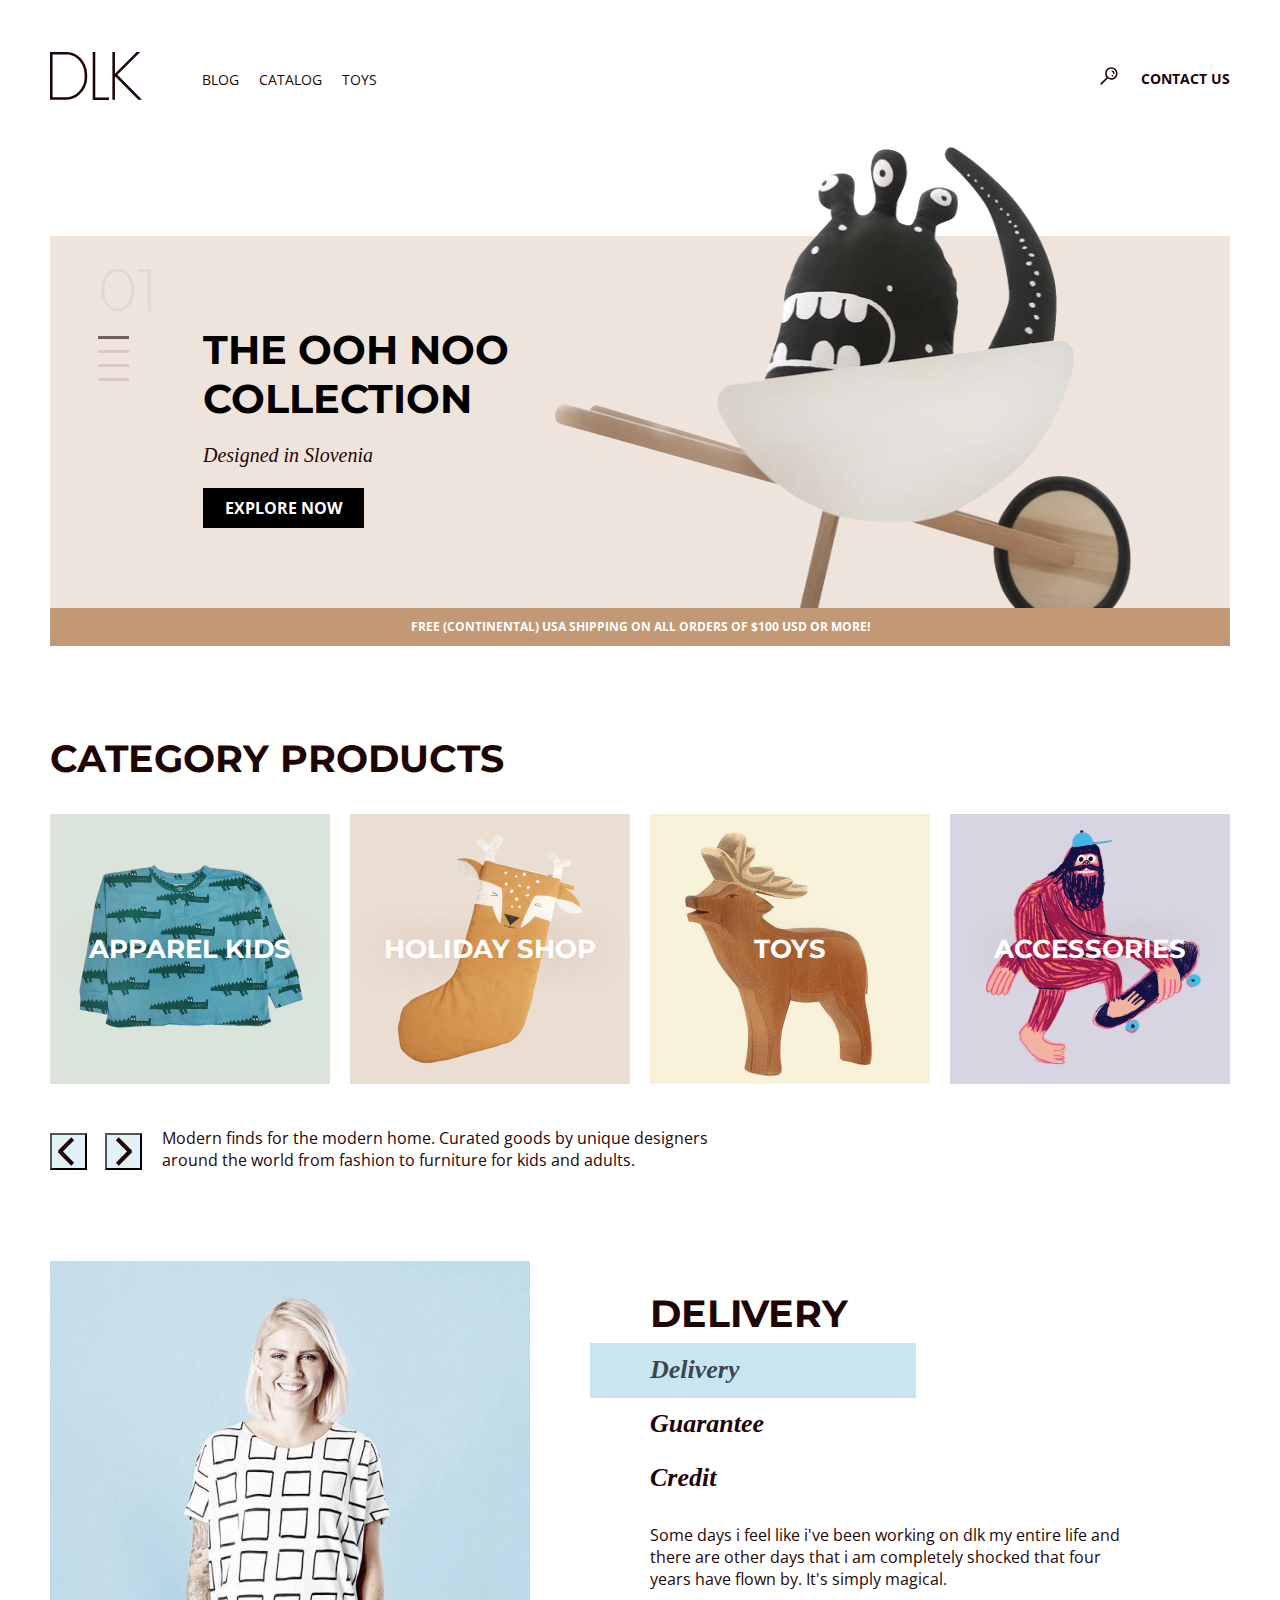
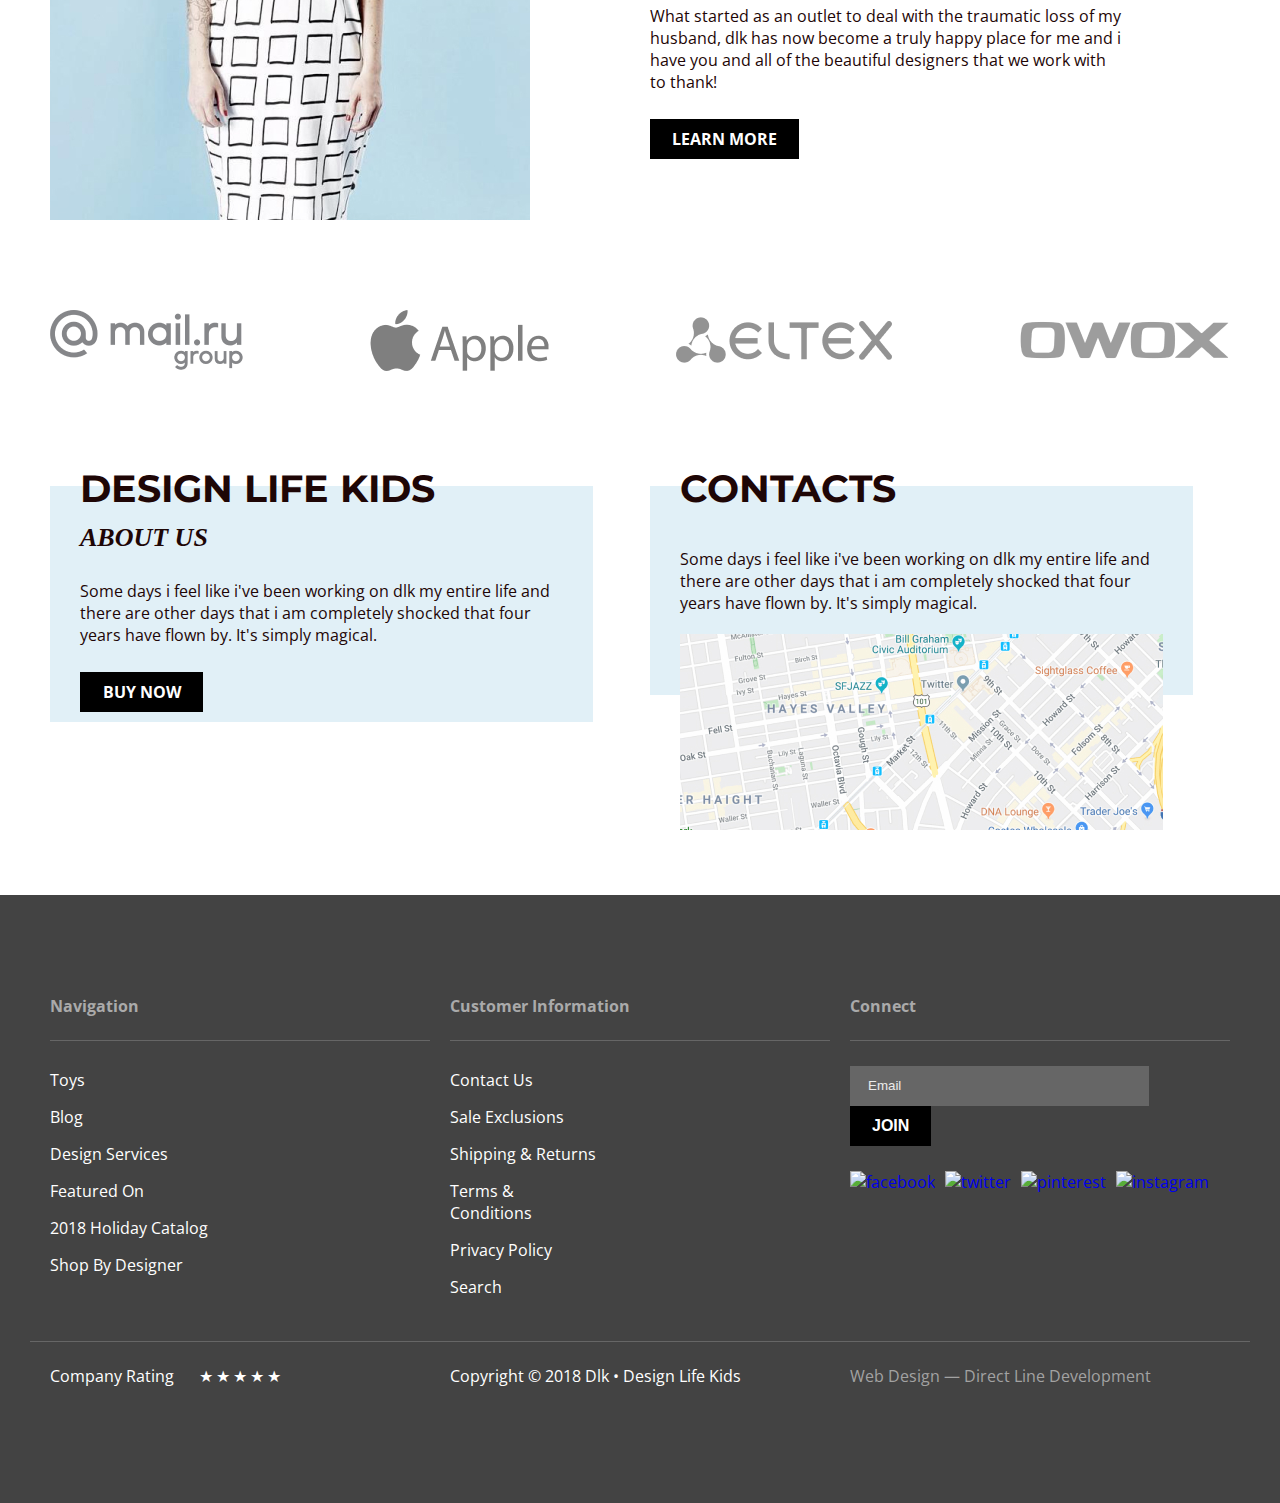
==== commit 6969bf77: "главная страница: исправления css" ====
--- a/Index.html
+++ b/Index.html
@@ -17,14 +17,14 @@
         <ul class="header-list-links list-point-none">
           <li><a class="link" href="/folders/Blog/index.html">blog</a></li>
           <li><a class="link" href="/folders/CategoryProducts/index.html">catalog</a></li>
-          <li><a class="link" href="#">about us</a></li>
+          <li><a class="link" href="/folders/Toys/Index.html">toys</a></li>
         </ul>
         <ul class="header-list-contacts list-point-none">
           <li><a href="#">
             <img class="header-button header-search-button" src="/images/search.svg" alt="search">
           </a></li>
           <li><a class="contact-link" href="#">contact us</a></li>
-        </ul class="list-point-none">      
+        </ul">      
       </nav>
     </header>
     <main>
@@ -51,19 +51,15 @@
       <p class="poster-text text-small">Free (continental) USA shipping on all orders of $100 USD or more!</p>
       <section class="products container">
         <h2 class="products-title">Category Products</h2>
-        <div class="products-list">          
+        <div class="products-links">          
           <a class="products-link link-kids" href="#">
-          <!-- <img class="products-img" src="/images/product-1.png" alt="apparel kids"> -->
-          APPAREL KIDS</a>
+            APPAREL KIDS</a>
           <a class="products-link link-shop" href="#">
-          <!-- <img class="products-img" src="/images/product-2.png" alt="holiday shop"> -->
-          HOLIDAY SHOP</a>
+            HOLIDAY SHOP</a>
           <a class="products-link link-toys" href="#">
-          <!-- <img class="products-img" src="/images/product-3.png" alt="toys"> -->
-          TOYS</a>
+            TOYS</a>
           <a class="products-link link-accessories" href="#">
-          <!-- <img class="products-img" src="/images/product-4.png" alt="accessories"> -->
-          ACCESSORIES</a>         
+            ACCESSORIES</a>         
         </div>
         <div class="slider-nav">
           <button class="slider_nav-button nav-button-left" type="button"></button>
@@ -133,8 +129,8 @@
       <section class="navigation">
         <h2 class="navigation-title">Navigation</h2>
         <ul class="navigation-list  list-point-none">
-          <li><a class="navigation-link" href="#">About Us</a></li>
-          <li><a class="navigation-link" href="#">Blog</a></li>
+          <li><a class="navigation-link" href="/folders/Toys/Index.html">Toys</a></li>
+          <li><a class="navigation-link" href="/folders/Blog/index.html">Blog</a></li>
           <li><a class="navigation-link" href="#">Design Services</a></li>
           <li><a class="navigation-link" href="#">Featured On</a></li>
           <li><a class="navigation-link" href="#">2018 Holiday Catalog</a></li>
@@ -156,7 +152,7 @@
         <h2 class="connect-title">Connect</h2>
         <form class="form-email" action="#">
           <label class="email">          
-          <input placeholder="Email" type="email" name="email" class="email-input">       
+          <input class="email-input" placeholder="Email" type="email" name="email">       
           </label>
           <button class="email-button button" type="submit">join</button>          
         </form>
--- a/common.css
+++ b/common.css
@@ -119,6 +119,7 @@
   color: #1E0606;
   margin-right: 20px;
   opacity: 1;
+  
 }
 
 .link:hover {
@@ -176,12 +177,16 @@
 padding: 23px 0px;
 margin-top: 77px;
 border-bottom: 1px solid  #666666;
+margin-bottom: 28px;
 }
 
 .navigation-link {
-  font-size: 16px;
-line-height: 22px;
-color: #FFFFFF;
+  display: flex;
+  font-size: 16px;
+line-height: 22px;
+color: #FFFFFF;
+padding-bottom: 15px;
+width: 158px;
 }
 
 .navigation-link:hover {
@@ -202,6 +207,7 @@
   padding: 23px 0px;
   margin-top: 77px;
   border-bottom: 1px solid  #666666;
+  margin-bottom: 28px;
   width: 380px;
   font-size: 16px;
   line-height: 22px;
@@ -209,9 +215,12 @@
 }
 
 .customer-information-link {
-  font-size: 16px;
-line-height: 22px;
-color: #FFFFFF;
+  display: flex;
+  font-size: 16px;
+line-height: 22px;
+color: #FFFFFF;
+padding-bottom: 15px;
+width: 148px;
 }
 
 .customer-information-link:hover {
@@ -242,24 +251,31 @@
 padding-top: 12px;
 }
 
+.email-input::-webkit-input-placeholder {
+  color: #EBEBEB;
+  padding-left: 15px;
+}
+
 .email-input {
   background: #666666;
   width: 299px;
   height: 40px;
-  border: 0px;
-  padding: 0;
+  border: 1px solid transparent;
+  /* padding: 0; */
 }
 
 .email-input:hover {
   background: #666666;
-  border: 1px solid #FFFDFD;
+  border-color: #FFFDFD;
   cursor: pointer;
 }
 
-.email-input:active {
+.email-input:active::-webkit-input-placeholder {
   background: #FFFFFF;
   border: 1px solid #666666;
   cursor: none;
+  color: #1E0606;
+  padding: 14px;
 }
 
 .email-button {
--- a/style.css
+++ b/style.css
@@ -132,7 +132,7 @@
 
 }
 
-.products-list {
+.products-links {
   display: flex;
   flex-wrap: wrap;
   justify-content: space-between;
@@ -147,14 +147,14 @@
   text-transform: uppercase;
   color: #FFFFFF;
   text-shadow: 0px 0px 40px rgba(147, 3, 3, 0.25);
-  width: 300px;
-  padding: 0 10px;
+  width: 280px;
+  /* padding: 0 10px; */
   margin-bottom: 20px;
   min-height: 270px;
   display: flex;
   justify-content: center;
   align-items: center;
-  margin-right: 20px;
+  margin-right: 10px;
 }
 
 .products-link:hover {
@@ -194,7 +194,8 @@
   background-image: url(/images/product-4.png);
   background-position: center;
   background-repeat: no-repeat;
-}
+  margin-right: 0;
+  }
 
 .slider-nav {
   display: flex;
@@ -307,6 +308,10 @@
   margin-bottom: 4px;
 }
 
+.delivery-link:hover {
+  opacity: .75;
+}
+
 .delivery-link {
   font-family: Crimson Text;
 font-style: italic;
@@ -315,6 +320,7 @@
 line-height: 32px;
 color: #1E0606;
 padding: 11px 0px;
+width: 120px;
 }
 
 .delivery-link_active {
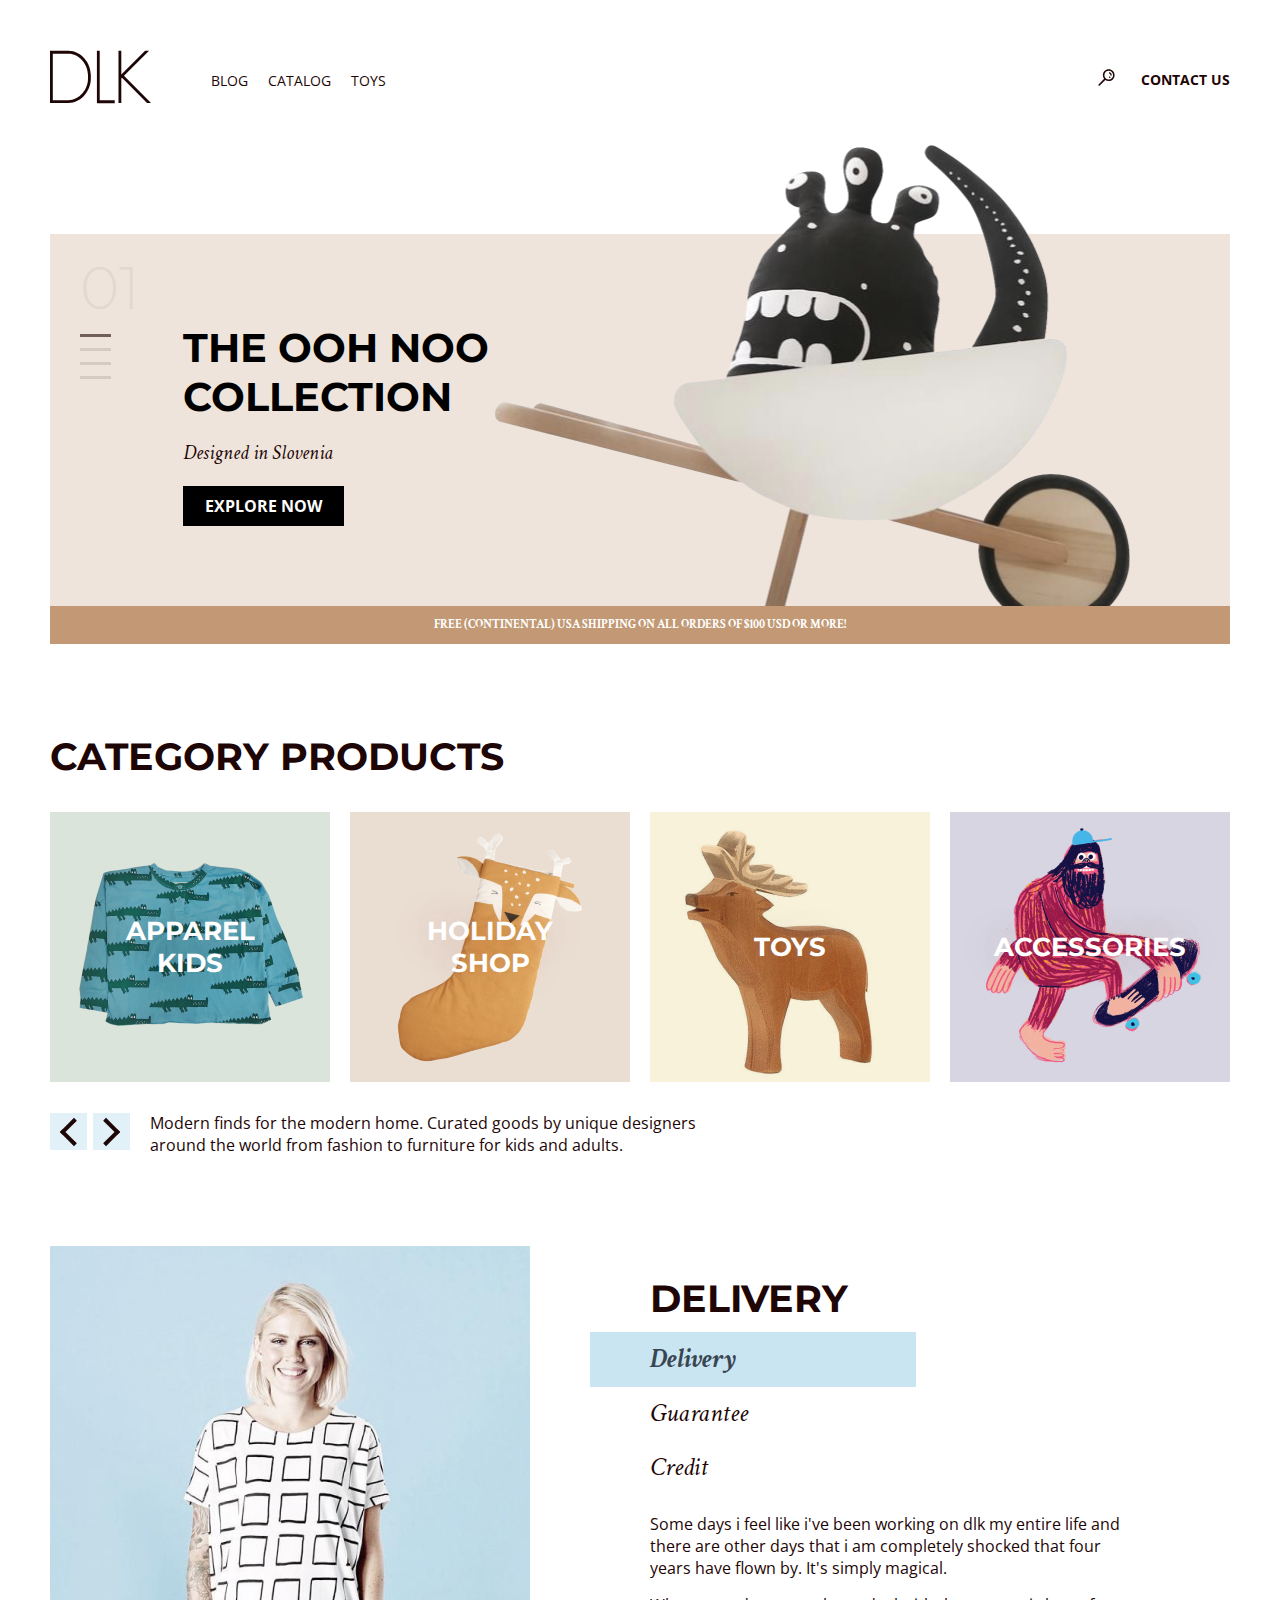
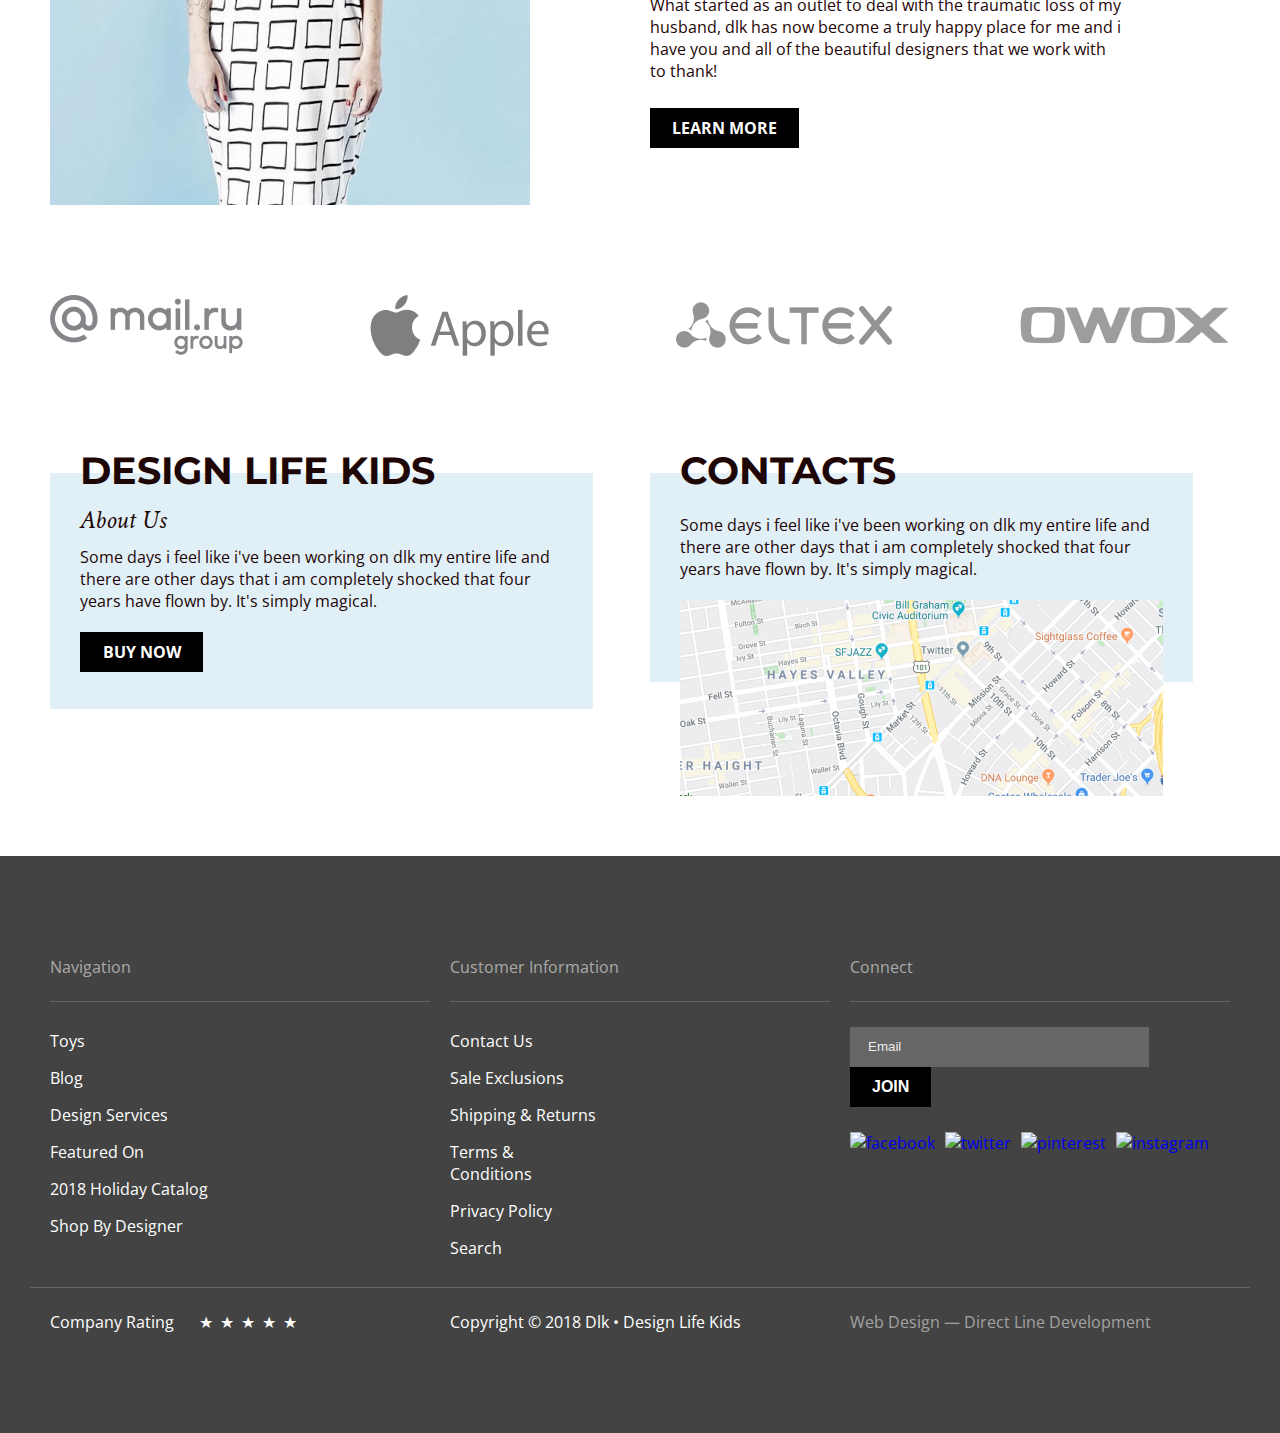
==== commit e8f50b50: "доработана с  Pixel Perfect" ====
--- a/Index.html
+++ b/Index.html
@@ -3,7 +3,7 @@
   <head>
     <meta charset="UTF-8">
     <title>Design Life Kids</title>
-    <link href="https://fonts.googleapis.com/css?family=Montserrat:300,700|Open+Sans:400,700&display=swap" rel="stylesheet">
+    <link href="https://fonts.googleapis.com/css?family=Crimson+Text:400i,700i%7CMontserrat:300,700%7COpen+Sans:400,700%7CRoboto&display=swap" rel="stylesheet">    
     <link rel="stylesheet" href="https://cdnjs.cloudflare.com/ajax/libs/normalize/8.0.1/normalize.min.css">
     <link rel="stylesheet" href="/common.css">
     <link rel="stylesheet" href="/style.css">
@@ -20,11 +20,13 @@
           <li><a class="link" href="/folders/Toys/Index.html">toys</a></li>
         </ul>
         <ul class="header-list-contacts list-point-none">
-          <li><a href="#">
-            <img class="header-button header-search-button" src="/images/search.svg" alt="search">
-          </a></li>
-          <li><a class="contact-link" href="#">contact us</a></li>
-        </ul">      
+          <li>
+            <a href="#">
+            <img class="header-button header-button_js header-search-button" src="/images/search.svg" alt="search" width="17" height="17">
+            </a>
+          </li>
+          <li><a class="contact-link" href="/folders/ContactUs/index.html">contact us</a></li>
+        </ul>      
       </nav>
     </header>
     <main>
@@ -46,16 +48,16 @@
         <p class="poster-text text-middle">Designed in Slovenia</p>
         <a class="poster-button button button-black" href="#">EXPLORE NOW</a>
       </div> 
-        <img class="background-img" src="/images/Poster.png" alt="poster">
+        <img class="background-img" src="/images/Poster.png" alt="poster" width="635" height="461">
       </section>
       <p class="poster-text text-small">Free (continental) USA shipping on all orders of $100 USD or more!</p>
       <section class="products container">
         <h2 class="products-title">Category Products</h2>
         <div class="products-links">          
           <a class="products-link link-kids" href="#">
-            APPAREL KIDS</a>
+            <span class="products-link-text">APPAREL KIDS</span></a>
           <a class="products-link link-shop" href="#">
-            HOLIDAY SHOP</a>
+            <span class="products-link-text">HOLIDAY SHOP</span></a>
           <a class="products-link link-toys" href="#">
             TOYS</a>
           <a class="products-link link-accessories" href="#">
@@ -70,12 +72,12 @@
       </section>
         
       <section class="delivery container">
-        <img class="delivery-img" src="/images/delivery.jpg" alt="woman in dress">
+        <img class="delivery-img" src="/images/delivery.jpg" alt="woman in dress"  width="480" height="559">
       <div class="delivery-content">
         <h2 class="delivery-title">Delivery</h2>
       <div class="delivery-links">
         <span class="delivery-link_active"></span>
-        <a class="delivery-link" href="#">Delivery</a>
+        <a class="delivery-link delivery-link-active" href="#">Delivery</a>
         <a class="delivery-link" href="#">Guarantee</a>
         <a class="delivery-link" href="#">Credit</a>
       </div>
@@ -84,34 +86,34 @@
         <p class="delivery-text text-2">What started as an outlet to deal  with the traumatic loss of my husband,
           dlk has now become a truly happy place for me and i have you and all
           of the beautiful designers that we work with to thank!</p>
-        <a class="delivery-button button button-black" href="#">LEARN MORE </a>  
+        <a class="delivery-button button button-black" href="#">LEARN MORE</a>  
       </div>
       </section>
       <section class="partners container">
         <h2 class="hidden">partners</h2>
         <ul class="partners-links list-point-none">
           <li>
-            <a href="#"><img src="/images/partner-1.png" alt="mail.ru" aria-label="mail.ru"></a>
-          </li>
-          <li>
-            <a href="#"><img src="/images/partner-2.png" alt="apple" aria-label="apple"></a>
-          </li>
-          <li>
-            <a href="#"><img src="/images/partner-3.png" alt="eltex" aria-label="eltex"></a>
-          </li>
-          <li>
-            <a href="#"><img src="/images/partner-4.png" alt="owox" aria-label="owox"></a>
-          </li>
-        </ul class="list-point-none">
+            <a class="partners-link" href="#"><img src="/images/partner-1.png" alt="mail.ru" aria-label="mail.ru" width="193" height="60"></a>
+          </li>
+          <li>
+            <a class="partners-link" href="#"><img src="/images/partner-2.png" alt="apple" aria-label="apple" width="179" height="61"></a>
+          </li>
+          <li>
+            <a class="partners-link" href="#"><img src="/images/partner-3.png" alt="eltex" aria-label="eltex" width="216" height="46"></a>
+          </li>
+          <li>
+            <a class="partners-link" href="#"><img src="/images/partner-4.png" alt="owox" aria-label="owox" width="211" height="40"></a>
+          </li>
+        </ul>
       </section>
       <div class="about-us-contacts container">
-        <article class="about-us">
+      <article class="about-us">
         <h2 class="about-us-title title-large">Design Life Kids</h2>
-        <h3 class="about-us-title title-middle">about us</h3>
+        <h3 class="about-us-title title-middle">About Us</h3>
         <p class="about-us-text">
           Some days i feel like i've been working on dlk my entire life and
           there are other days that i am completely shocked that four
-            years have flown by. It's simply magical.
+          years have flown by. It's simply magical.
         </p>
         <a href="#" class="about-us-button button button-black">buy now</a>
       </article> 
@@ -120,7 +122,7 @@
         <p class="contacts-text">Some days i feel like i've been working on dlk my entire life and
           there are other days that i am completely shocked that four
           years have flown by. It's simply magical.</p>
-        <img src="/images/map.jpg" alt="map">  
+        <img src="/images/map.jpg" alt="map" width="483" height="196">  
       </section>
       </div>  
     </main> 
@@ -140,7 +142,7 @@
       <section class="customer-information">
         <h2 class="customer-information-title">Customer Information</h2>
         <ul class="customer-information-list list-point-none">
-          <li><a class="customer-information-link" href="#">Contact Us</a></li>
+          <li><a class="customer-information-link" href="/folders/ContactUs/index.html">Contact Us</a></li>
           <li><a class="customer-information-link" href="#">Sale Exclusions</a></li>
           <li><a class="customer-information-link" href="#">Shipping & Returns</a></li>
           <li><a class="customer-information-link" href="#">Terms & Conditions</a></li>
@@ -157,48 +159,60 @@
           <button class="email-button button" type="submit">join</button>          
         </form>
         <ul class="social-link list-point-none">
-          <li><a href="#"><img class="social-img" src="/images/facebook.svg" alt="facebook" aria-label="facebook"></a></li>
-          <li><a href="#"><img class="social-img" src="/images/twitter.svg" alt="twitter" aria-label="twitter"></a></li>
-          <li><a href="#"><img class="social-img" src="/images/pinterest.svg" alt="pinterest" aria-label="pinterest"></a></li>
-          <li><a href="#"><img class="social-img" src="/images/instagram.svg" alt="instagram" aria-label="instagram"></a></li>
+          <li><a href="#"><img class="social-img" src="/images/facebook.svg" alt="facebook" aria-label="facebook" width="30" height="30"></a></li>
+          <li><a href="#"><img class="social-img" src="/images/twitter.svg" alt="twitter" aria-label="twitter" width="30" height="30"></a></li>
+          <li><a href="#"><img class="social-img" src="/images/pinterest.svg" alt="pinterest" aria-label="pinterest" width="30" height="30"></a></li>
+          <li><a href="#"><img class="social-img" src="/images/instagram.svg" alt="instagram" aria-label="instagram" width="30" height="30"></a></li>
         </ul>
       </section>
       </div>
       <div class="footer-information container">
         <div class="company-rating">
           <p class="rating-text">Company Rating</p>
-        <span class="rating-star"></span>
-        <span class="rating-star"></span>
-        <span class="rating-star"></span>
-        <span class="rating-star"></span>
-        <span class="rating-star rating-star_deactive"></span>
-        </div>
-      <p class="copyright">Copyright © 2018 Dlk • Design Life Kids</p>
-      <a class="web-design-link" href="#">Web Design — Direct Line Development</a>
-      </div>
-    </footer>  
-    <div class="form">
-      <form action="https://form-data-dl.herokuapp.com/api/messages" method="POST">
+          <span class="rating-star"></span>
+          <span class="rating-star"></span>
+          <span class="rating-star"></span>
+          <span class="rating-star"></span>
+          <span class="rating-star rating-star_deactive"></span>
+        </div>
+        <p class="copyright">Copyright © 2018 Dlk • Design Life Kids</p>
+        <a class="web-design-link" href="#">Web Design — Direct Line Development</a>
+      </div>
+    </footer> 
+
+    <div class="modal-bg modal-bg_close modal-bg_js">
+      <form class="contact-us-form" action="https://form-data-dl.herokuapp.com/api/messages" method="POST">
+        <label class="form-label">
+          <input class="form-input form-input-name form-input_js" type="text" name="name">
+          <span class="form-label-text">Name</span>
+        </label>        
     
-    <label for="form-name">Name</label>
-    <input id="form-name" type="text" name="name">
-
-    <label for="form-phone">Phone</label>
-    <input id="form-phone" type="text" name="phone">
-
-    <label for="form-email">Email</label>
-    <input id="form-email" type="email" name="email">
-
-    <label for="form-message">Message</label>
-    <input id="form-message" type="text" name="message">
-
-    <input type="checkbox" name="accept" id="form-consent">
-    <label for="form-consent">By clicking on the button, you consent to the processing of your personal data
-    </label>
+      <div class="form-contact">
+        <label class="form-label">
+          <input class="form-input form-input-contact" type="text" name="phone">
+          <span class="form-label-text">Phone</span>
+        </label>        
     
-    <button type="submit" class="button button-grey">Submit</button>
-    <button type="button">x</button>   
-    </form>
+        <label class="form-label">
+          <input class="form-input form-input-contact" type="email" name="email">
+          <span class="form-label-text">Email</span>
+        </label>        
+      </div>
+        <label class="form-label">
+          <textarea class="form-input form-input-message" name="message"></textarea>
+          <span class="form-label-text">Message</span>
+        </label>
+        
+        <label class="form-consent">
+          <input class="input-consent" type="checkbox" name="accept" value="data">
+          <span class="input-consent-indicator"></span>
+            By clicking on the button, you consent
+            to the processing of your personal data
+        </label>        
+        <button type="submit" class="button button-black">Submit</button>
+        <button type="button" class="modal-close modal-close_js"></button>
+      </form>
     </div>
-  </body>
+  <script src="/script.js"></script>
+</body>
 </html>
--- a/common.css
+++ b/common.css
@@ -1,5 +1,6 @@
+
 body {
-  font-family: 'Open Sans', sans-serif;
+  font-family: 'Open Sans', 'lato', sans-serif;
 }
 
 body {
@@ -33,21 +34,31 @@
 
 .button {
   font-weight: bold;
-font-size: 16px;
-line-height: 22px;
-text-transform: uppercase;
-color: #FFFFFF;
-display: flex;
-padding: 9px 22px;
-background-color:  #000000;
+  font-size: 16px;
+  line-height: 22px;
+  text-transform: uppercase;
+  color: #FFFFFF;
+  display: flex;
+  padding: 9px 22px;
+  background-color:  #000000;
+  border: 0;
+  outline: none;
 }
 
 .button:hover {
   background-color: #C29974;
-}
+  cursor: pointer;
+}
+
+.button:focus {
+  background-color: #C29974;
+  cursor: pointer;
+}
+
 
 .button:active {
   background-color: #CFAF91;
+  cursor: none;
 }
 
 .list-point-none {
@@ -68,8 +79,8 @@
 }
 
 .header-log {
-  width: 100px;
-  height: 52px;
+  width: 110px;
+  height: 54px;
   opacity: 1;
 }
 
@@ -97,10 +108,10 @@
   display: flex;
   justify-content: space-between;  
   align-items: center;
-  }
+}
 
 .contact-link {
-  margin-left: 23px;
+  margin-left: 26px;
   opacity: 1;
 }
 
@@ -119,7 +130,7 @@
   color: #1E0606;
   margin-right: 20px;
   opacity: 1;
-  
+
 }
 
 .link:hover {
@@ -144,12 +155,12 @@
 
 .contact-link {
   font-weight: bold;
-font-size: 14px;
-line-height: 19px;
-display: flex;
-align-items: center;
-text-transform: uppercase;
-color: #1E0606;
+  font-size: 14px;
+  line-height: 19px;
+  display: flex;
+  align-items: center;
+  text-transform: uppercase;
+  color: #1E0606;
 }
 
 /* footer */
@@ -172,25 +183,31 @@
 
 .navigation-title {
   font-size: 16px;
-line-height: 22px;
-color: #AAAAAA;
-padding: 23px 0px;
-margin-top: 77px;
-border-bottom: 1px solid  #666666;
-margin-bottom: 28px;
+  font-weight: normal;
+  line-height: 22px;
+  color: #AAAAAA;
+  padding: 23px 0px;
+  margin-top: 77px;
+  border-bottom: 1px solid  #666666;
+  margin-bottom: 28px;
 }
 
 .navigation-link {
   display: flex;
   font-size: 16px;
-line-height: 22px;
-color: #FFFFFF;
-padding-bottom: 15px;
-width: 158px;
+  line-height: 22px;
+  color: #FFFFFF;
+  padding-bottom: 15px;
+  width: 158px;
 }
 
 .navigation-link:hover {
   opacity: .5;
+}
+
+.navigation-link:focus {
+  opacity: .5;
+  outline: none;
 }
 
 .navigation-link:active {
@@ -210,6 +227,7 @@
   margin-bottom: 28px;
   width: 380px;
   font-size: 16px;
+  font-weight: normal;
   line-height: 22px;
   color: #AAAAAA  
 }
@@ -217,10 +235,10 @@
 .customer-information-link {
   display: flex;
   font-size: 16px;
-line-height: 22px;
-color: #FFFFFF;
-padding-bottom: 15px;
-width: 148px;
+  line-height: 22px;
+  color: #FFFFFF;
+  padding-bottom: 15px;
+  width: 148px;
 }
 
 .customer-information-link:hover {
@@ -232,23 +250,29 @@
   cursor: none;
 }
 
+.customer-information-link:focus {
+  opacity: .5;
+  outline: none;
+}
+
 .connect {
   width: 380px;
 }
 
 .connect-title{
-  font-size: 16px;
-line-height: 22px;
-color: #AAAAAA;
-padding: 23px 0px;
-margin-top: 77px;
-border-bottom: 1px solid  #666666;
+  font-weight: normal;
+  font-size: 16px;
+  line-height: 22px;
+  color: #AAAAAA;
+  padding: 23px 0px;
+  margin-top: 77px;
+  border-bottom: 1px solid  #666666;
 }
 
 .form-email {
   display: flex;
   flex-wrap: wrap;
-padding-top: 12px;
+  padding-top: 12px;
 }
 
 .email-input::-webkit-input-placeholder {
@@ -261,7 +285,7 @@
   width: 299px;
   height: 40px;
   border: 1px solid transparent;
-  /* padding: 0; */
+  outline: none;
 }
 
 .email-input:hover {
@@ -270,6 +294,12 @@
   cursor: pointer;
 }
 
+.email-input:focus {
+  background: #666666;
+  border-color: #FFFDFD;
+  cursor: pointer;
+}
+
 .email-input:active::-webkit-input-placeholder {
   background: #FFFFFF;
   border: 1px solid #666666;
@@ -283,8 +313,8 @@
 }
 
 .social-link {
-display: flex;
-padding: 9px 0px;
+  display: flex;
+  padding: 9px 0px;
 }
 
 .social-img {
@@ -298,6 +328,14 @@
   opacity: .6;
 }
 
+.social-img:focus {
+  background: #666666;
+  border-radius: 15px;
+  cursor: pointer;
+  opacity: .6;
+  outline: none;
+}
+
 .social-img:active {
   background: #666666;
   border-radius: 15px;
@@ -311,19 +349,18 @@
   flex-wrap: wrap;
   justify-content: space-between;
   border-top: 1px solid  #666666;
-  margin-top: 12px;
-  padding-bottom: 100px;
-  
+  padding-bottom: 84px;
+  margin-top: -3px;
 }
 
 .company-rating{
   font-size: 16px;
-line-height: 22px;
-display: flex;
-align-items: center;
-color: #FFFFFF;
-padding-top: 7px;
-width: 380px;
+  line-height: 22px;
+  display: flex;
+  align-items: center;
+  color: #FFFFFF;
+  width: 380px;
+  padding-top: 7px;
 }
 
 .company-rating:hover {
@@ -341,7 +378,7 @@
 }
 
 .rating-star {
-  padding-right: 3px;
+  padding-right: 7px;
 }
 
 .rating-star:before {
@@ -354,22 +391,22 @@
 
 .copyright{
   font-size: 16px;
-line-height: 22px;
-display: flex;
-align-items: center;
-color: #FFFFFF;
-padding-top: 7px;
-width: 380px;
+  line-height: 22px;
+  display: flex;
+  align-items: center;
+  color: #FFFFFF;
+  padding-top: 7px;
+  width: 380px;
 }
 
 .web-design-link{
   font-size: 16px;
-line-height: 22px;
-display: flex;
-align-items: center;
-color: #A2A2A2;
-padding-top: 7px;
-width: 380px;
+  line-height: 22px;
+  display: flex;
+  align-items: center;
+  color: #A2A2A2;
+  padding-top: 7px;
+  width: 380px;
 }
 
 .web-design-link:hover {
@@ -377,10 +414,152 @@
   color: #FFFFFF;
 }
 
+.web-design-link:focus {
+  text-decoration-line: underline;
+  color: #FFFFFF;
+  outline: none;
+}
+
 .web-design-link:active {
   text-decoration-line: underline;
   color: #FFFFFF;
   cursor: none;
 }
 
-
+/* Form */
+
+.form-label-text {
+  font-family: 'Roboto', 'news-roman', sans-serif;
+  font-size: 14px;
+  line-height: 16px;
+  color: #1E0606;
+  position: absolute;
+  left: 0;
+  top: -21px;
+}
+
+.form-contact {
+  display: flex;
+  justify-content: space-between;
+  width: 600px;
+  position: relative;
+}
+  
+.form-label {
+  position: relative;
+  margin: 22px 0;
+}
+
+.form-input {
+  background: #FFFFFF;
+  border: 1px solid rgba(0, 0, 0, 0.2);
+  box-sizing: border-box;
+  padding: 13px;
+  font-family: 'Roboto', 'news-roman', sans-serif;
+  font-size: 18px;
+  line-height: 21px;
+  color: #1E0606;
+  outline: none;
+}
+
+.form-input:focus {
+  background: #FFFFFF;
+  border: 2px solid rgba(0, 0, 0, 0.3);
+  box-sizing: border-box;
+  padding: 12px;
+  font-family: 'Roboto', 'news-roman', sans-serif;
+  font-size: 18px;
+  line-height: 21px;
+  color: #1E0606;
+}
+
+.form-input:hover {
+  background: #FFFFFF;
+  border: 2px solid rgba(0, 0, 0, 0.3);
+  box-sizing: border-box;
+  padding: 12px;
+  font-family: 'Roboto', 'news-roman', sans-serif;
+  font-size: 18px;
+  line-height: 21px;
+  color: #1E0606;
+}
+
+.form-input-name {
+  width: 600px;
+}
+
+.form-input-name::-webkit-input-placeholder {
+  color: #1E0606;
+  padding-left: 5px;
+}
+
+.form-input-contact {
+  width: 290px;
+}
+
+.form-input-message {
+  width: 600px;
+  min-height: 150px;
+}
+
+.form-consent {
+  font-family: 'Roboto', 'news-roman', sans-serif;
+  font-size: 14px;
+  line-height: 16px;
+  color: #1E0606;
+  margin-bottom: 20px;
+  display: flex;
+  align-items: center;
+}
+
+.input-consent {
+  position: absolute;
+  opacity: 0;
+
+}
+
+.form-consent:hover {
+  text-decoration: underline;
+  cursor: pointer;
+}
+
+.input-consent-indicator {
+  position: relative;
+  border: 2px solid #C29974;
+  border-radius: 3px;
+  width: 19px;
+  height: 19px;
+  margin-right: 15px;
+  cursor: pointer;
+}
+
+.input-consent:checked + .input-consent-indicator {
+  background: #ffffff;
+}
+
+.input-consent:focus + .input-consent-indicator {
+  background: #ffffff;
+}
+
+.input-consent:checked + .input-consent-indicator::before {
+  content: "";
+  border: 1.5px solid #C29974;
+  border-radius: 0.7px;
+  transform: rotate(30deg);
+  position: absolute;
+  height: 15px;
+  top: -2px;
+  left: 9px;
+}
+
+.input-consent:checked + .input-consent-indicator::after {
+  content: "";
+  border: 1.5px solid #C29974;
+  border-radius: 0.7px;
+  transform: rotate(-30deg);
+  position: absolute;
+  height: 10px;
+  top: 3px;
+  left: 3px;
+}
+
--- a/style.css
+++ b/style.css
@@ -8,7 +8,7 @@
   position: relative;
   min-height: 372px;
   background: #EEE4DB;
-  margin-top: 89px;
+  margin-top: 85px;
   width: 1180px;
 }
 
@@ -16,7 +16,7 @@
   display: flex;
   position: absolute;
   padding-top: 17px;
-  padding-left: 28px;
+  padding-left: 10px;
   flex-direction: column;
 }
 
@@ -47,7 +47,7 @@
 }
 
 .slider_nav-text{
-  font-family: Montserrat;
+  font-family: 'Montserrat', 'Open Sans', sans-serif;
   font-weight: 300;
   font-size: 60px;
   line-height: 73px;
@@ -59,22 +59,22 @@
   display: flex;
   flex-direction: column;
   margin-top: 89px;
-  margin-left: 133px;
+  margin-left: 113px;
   width: 307px;
 
 }
 
 .poster-title-text {
-  font-family: Montserrat;
+  font-family: 'Montserrat', 'Open Sans', sans-serif;
   font-weight: bold;
   font-size: 40px;
   line-height: 110% 
   color: #1E0606;
-  margin: 0;
+  margin: 0px;
 }
 
 .poster-text{
-  font-family: Crimson Text;
+  font-family: 'Crimson Text', 'tinos', serif;
   font-style: italic;
   font-size: 20px;
   line-height: 25px;
@@ -91,21 +91,19 @@
   display: flex;
   position: absolute;
   max-width: 635.49px;
-  width: 45vw;
+  width: 50vw;
   height: 461px;
   bottom: 0;
-  right: 99px;
-  }
+  left: 445px;
+}
 
 .text-small{
-  font-family: Open Sans;
   font-style: normal;
   font-weight: bold;
   font-size: 12px;
   line-height: 16px;
   text-align: center;
   text-transform: uppercase;
-  
   color: #FFFFFF;
   background: #C29974;
   margin: 0 auto;
@@ -117,29 +115,27 @@
 
 .products {
   padding-top: 90px;
-  
 }
 
 
 .products-title {
-  font-family: Montserrat;
-font-weight: bold;
-font-size: 38px;
-line-height: 46px;
-text-transform: uppercase;
-Color: #1E0606;
-margin-top: 0;
-
+  font-family: 'Montserrat', 'Open Sans', sans-serif;
+  font-weight: bold;
+  font-size: 38px;
+  line-height: 46px;
+  text-transform: uppercase;
+  Color: #1E0606;
+  margin-top: 0;
 }
 
 .products-links {
   display: flex;
   flex-wrap: wrap;
   justify-content: space-between;
-  }
+}
 
 .products-link {
-  font-family: Montserrat;
+  font-family: 'Montserrat', 'Open Sans', sans-serif;
   font-weight: bold;
   font-size: 26px;
   line-height: 32px;
@@ -148,8 +144,7 @@
   color: #FFFFFF;
   text-shadow: 0px 0px 40px rgba(147, 3, 3, 0.25);
   width: 280px;
-  /* padding: 0 10px; */
-  margin-bottom: 20px;
+  margin-bottom: 10px;
   min-height: 270px;
   display: flex;
   justify-content: center;
@@ -164,6 +159,10 @@
 .products-link:active {
   text-decoration-line: underline;
   cursor: none;
+}
+
+.products-link-text {
+  max-width: 160px;
 }
 
 .link-kids {
@@ -172,7 +171,7 @@
   background-position: center;
   background-repeat: no-repeat;
   background-blend-mode: multiply;
-  }
+}
 
 .link-shop {
   background: rgba(186, 142, 107, 0.3);
@@ -195,80 +194,72 @@
   background-position: center;
   background-repeat: no-repeat;
   margin-right: 0;
-  }
+}
 
 .slider-nav {
   display: flex;
   align-items: center;
-  
-}
-
-  .slider_nav-button {
-  min-width: 37px;
-height: 37px;
-background: rgba(112, 187, 220, 0.2);
-margin-top: 13px;
-margin-right: 18px;
-position: relative;
-opacity: 1;
+}
+
+.slider_nav-button {
+  width: 37px;
+  height: 37px;
+  background: rgba(112, 187, 220, 0.2);
+  margin-right: 18px;
+  opacity: 1;
+  border: 0px;
+  margin-right: 6px;
 }
 
 .slider_nav-button:hover {
   opacity: 0.7;
   cursor: pointer;
+  outline: none;
+}
+
+.slider_nav-button:focus {
+  opacity: 0.7;
+  cursor: pointer;
+  outline: none;
+}
+
+.slider_nav-button:active {
+  opacity: 1;
+  cursor: none;
+  outline: none;
 }
 
 .nav-button-left::before {
   content: "";
-  position: absolute;
-  top: 1px;
-  left: 12px;
+  display: flex;
+  position: relative;
+  left: 8px;
   transform: rotate(45deg);
-  width: 4px;
-  height: 19px;
-  background-color:  #1E0606;
-}
-
-.nav-button-left::after {
-  content: "";
-  position: absolute;
-  top: 13px;
-  left: 12px;
+  width: 20px;
+  height: 20px;
+  border-left: 4px solid #1E0606;
+  border-bottom: 4px solid #1E0606;
+}
+
+.nav-button-right::before {
+  content: "";
+  display: flex;
+  position: relative;
+  right: 3px;
   transform: rotate(-45deg);
-  width: 4px;
-  height: 19px;
-  background-color:  #1E0606;
-}
-
-.nav-button-right::before {
-  content: "";
-  position: absolute;
-  top: 13px;
-  left: 15px;
-  transform: rotate(45deg);
-  width: 4px;
-  height: 19px;
-  background-color:  #1E0606;
-}
-
-.nav-button-right::after {
-  content: "";
-  position: absolute;
-  top: 1px;
-  left: 15px;
-  transform: rotate(-45deg);
-  width: 4px;
-  height: 19px;
-  background-color:  #1E0606;
+  width: 20px;
+  height: 20px;
+  border-right: 4px solid #1E0606;
+  border-bottom: 4px solid #1E0606;
 }
 
 .products-text {
   font-size: 16px;
-line-height: 22px;
-color: #1E0606;
-width: 580px;
-margin-top: 23px;
-margin-left: 2px;
+  line-height: 22px;
+  color: #1E0606;
+  width: 580px;
+  margin-top: 20px;
+  margin-left: 14px;
 }
 
 /* delivery */
@@ -292,14 +283,14 @@
 }
 
 .delivery-title {
-  font-family: Montserrat;
-font-weight: bold;
-font-size: 38px;
-line-height: 46px;
-text-transform: uppercase;
-color: #1E0606;
-margin: 0;
-padding-bottom: 6px;
+  font-family: 'Montserrat', 'Open Sans', sans-serif;
+  font-weight: bold;
+  font-size: 38px;
+  line-height: 46px;
+  text-transform: uppercase;
+  color: #1E0606;
+  margin: 0;
+  padding-bottom: 10px;
 }
 
 .delivery-links {
@@ -312,32 +303,40 @@
   opacity: .75;
 }
 
+.delivery-link:active {
+  opacity: 1;
+  cursor: none;
+}
+
+.delivery-link-active {
+  font-weight: bold;
+}
+
 .delivery-link {
-  font-family: Crimson Text;
-font-style: italic;
-font-weight: bold;
-font-size: 26px;
-line-height: 32px;
-color: #1E0606;
-padding: 11px 0px;
-width: 120px;
+  font-family: 'Crimson Text', 'tinos', serif;
+  font-style: italic;
+  font-size: 26px;
+  line-height: 32px;
+  color: #1E0606;
+  padding: 11px 0px;
+  width: 120px;
 }
 
 .delivery-link_active {
   position: absolute;
-width: 326px;
-height: 55px;
-background: rgba(112, 187, 220, 0.2);
-margin-left: -60px;
-background-image: url(/images/delivery-link_active.svg)
+  width: 326px;
+  height: 55px;
+  background: rgba(112, 187, 220, 0.2);
+  margin-left: -60px;
+  background-image: url(/images/delivery-link_active.svg)
 }
 
 .delivery-text {
   font-size: 16px;
-line-height: 22px;
-color: #1E0606;
-padding-top: 15px;
-margin: 0;
+  line-height: 22px;
+  color: #1E0606;
+  padding-top: 15px;
+  margin: 0;
 }
 
 .delivery-button {
@@ -357,56 +356,66 @@
   margin-top: 90px;
 }
 
+.partners-link:hover {
+  opacity: .75;
+}
+
+.partners-link:active {
+  opacity: 1;
+  cursor: none;
+}
+
 /* about us */
 
 .about-us-contacts {
   display: flex;
   flex-wrap: wrap;
-  margin-top: 90px;
-  }
+  margin-top: 112px;
+}
 
 .about-us {
-    max-width: 543px;
+  max-width: 543px;
+  height: 236px;
   padding-left: 30px;
   padding-right: 30px;
   margin-right: 57px;
-  background-position-y: 20px;
-  background-size: contain;
-  background-repeat: no-repeat;
-  background-image: url(/images/about-us-background.svg)
-  }
-
-.about-us-title {
-  font-family: Montserrat;
-font-weight: bold;
-font-size: 38px;
-line-height: 46px;
-text-transform: uppercase;
-color: #1E0606;
-margin: 0;
-padding-bottom: 10px;
+  margin-bottom: 30px;
+  background: #E1F0F7;
+}
+
+.title-large {
+  font-family: 'Montserrat', 'Open Sans', sans-serif;
+  font-weight: bold;
+  font-size: 38px;
+  line-height: 46px;
+  text-transform: uppercase;
+  color: #1E0606;
+  margin-top: -25px;
+  margin-bottom: 0;
+  padding-bottom: 10px;
 }
 
 .title-middle {
-  font-family: Crimson Text;
-font-style: italic;
-font-size: 26px;
-line-height: 32px;
-color: #1E0606;
-margin-bottom: 10px;
+  font-family: 'Crimson Text', 'tinos', serif;
+  font-style: italic;
+  font-weight: normal;
+  font-size: 26px;
+  line-height: 32px;
+  color: #1E0606;
+  margin: 0px;
 }
 
 .about-us-text {
   font-size: 16px;
-line-height: 22px;
-color: #1E0606;
-margin-bottom: 20px;
+  line-height: 22px;
+  color: #1E0606;
+  margin: 10px 0;
 }
 
 .about-us-button {
   display: block;
   width: 123px;
-  margin: 26px 0px;
+  margin: 20px 0px;
   text-align: center;
 }
 
@@ -415,34 +424,167 @@
 .contacts {
   right: 0;
   width: 543px;
+  height: 209px;
   padding-left: 30px;
   padding-right: 30px;
-  background-position-y: 20px;
-  background-size: contain;
-  background-repeat: no-repeat;
-  background-image: url(/images/contacts-background.svg)
-
+  margin-bottom: 114px;
+  background: #E1F0F7;
 }
 
 .contacts-title {
-  font-family: Montserrat;
-font-weight: bold;
-font-size: 38px;
-line-height: 46px;
-text-transform: uppercase;
-color: #1E0606;
-margin: 0;
-padding-bottom: 20px;
+  font-family: 'Montserrat', 'Open Sans', sans-serif;
+  font-weight: bold;
+  font-size: 38px;
+  line-height: 46px;
+  text-transform: uppercase;
+  color: #1E0606;
+  margin-top: -25px;
+  margin-bottom: 0;
+  padding-bottom: 10px;
 }
 
 .contacts-text {
   font-size: 16px;
-line-height: 22px;
-color: #1E0606;
-margin-bottom: 20px;
-}
-
-.form {
+  line-height: 22px;
+  color: #1E0606;
+  margin-bottom: 20px;
+  margin-top: 10px;
+}
+
+/* modal */
+
+.modal-bg {
+  position: fixed;
+  background: rgba(125, 151, 218, 0.8);
+  top: 0;
+  height: 100vh;
+  width: 100vw;
+  display: flex;
+}
+
+.modal-bg_close {
   display: none;
 }
 
+.modal-close {
+  width: 32px;
+  height: 32px;
+  position: relative;
+  position: absolute;
+  border: 0;
+  top: -9px;
+  right: -32px;
+  background: transparent;
+}
+
+.modal-close:hover {
+  width: 32px;
+  height: 32px;
+  position: relative;
+  position: absolute;
+  border: 0;
+  cursor: pointer;
+  background: transparent;
+}
+
+.modal-close:active {
+  width: 32px;
+  height: 32px;
+  position: relative;
+  position: absolute;
+  border: 0;
+  cursor: none;
+  background: transparent;
+}
+
+
+.modal-close::before {
+  position: absolute;
+  left: 50%;
+  top: 25%;
+  transform: translate(-50%, -50%);
+  content: "";
+  width: 3px;
+  height: 20px;
+  background: #FFFFFF;
+  transform: rotate(45deg);
+}
+
+.modal-close::after {
+  position: absolute;
+  left: 50%;
+  top: 25%;
+  transform: translate(-50%, -50%);
+  content: "";
+  width: 3px;
+  height: 20px;
+  background: #FFFFFF;
+  transform: rotate(-45deg);
+}
+
+.modal-close:hover::before {
+  position: absolute;
+  left: 50%;
+  top: 25%;
+  transform: translate(-50%, -50%);
+  content: "";
+  width: 3px;
+  height: 20px;
+  background: #FFFFFF;
+  transform: rotate(45deg);
+  opacity: .5;
+  cursor: pointer;
+}
+
+.modal-close:hover::after {
+  position: absolute;
+  left: 50%;
+  top: 25%;
+  transform: translate(-50%, -50%);
+  content: "";
+  width: 3px;
+  height: 20px;
+  background: #FFFFFF;
+  transform: rotate(-45deg);
+  opacity: .5;
+  cursor: pointer;
+}
+
+.modal-close:active::before {
+  position: absolute;
+  left: 50%;
+  top: 25%;
+  transform: translate(-50%, -50%);
+  content: "";
+  width: 3px;
+  height: 20px;
+  background: #FFFFFF;
+  transform: rotate(45deg);
+  opacity: .3;
+  cursor: none;
+}
+
+.modal-close:active::after {
+  position: absolute;
+  left: 50%;
+  top: 25%;
+  transform: translate(-50%, -50%);
+  content: "";
+  width: 3px;
+  height: 20px;
+  background: #FFFFFF;
+  transform: rotate(-45deg);
+  opacity: .3;
+  cursor: none;
+}
+
+.contact-us-form {
+  display: flex;
+  padding: 42px 40px;
+  width: 680px;
+  min-height: 542px;
+  flex-wrap: wrap;
+  background: #E5EAF8;
+  position: relative;
+  margin: auto;
+}
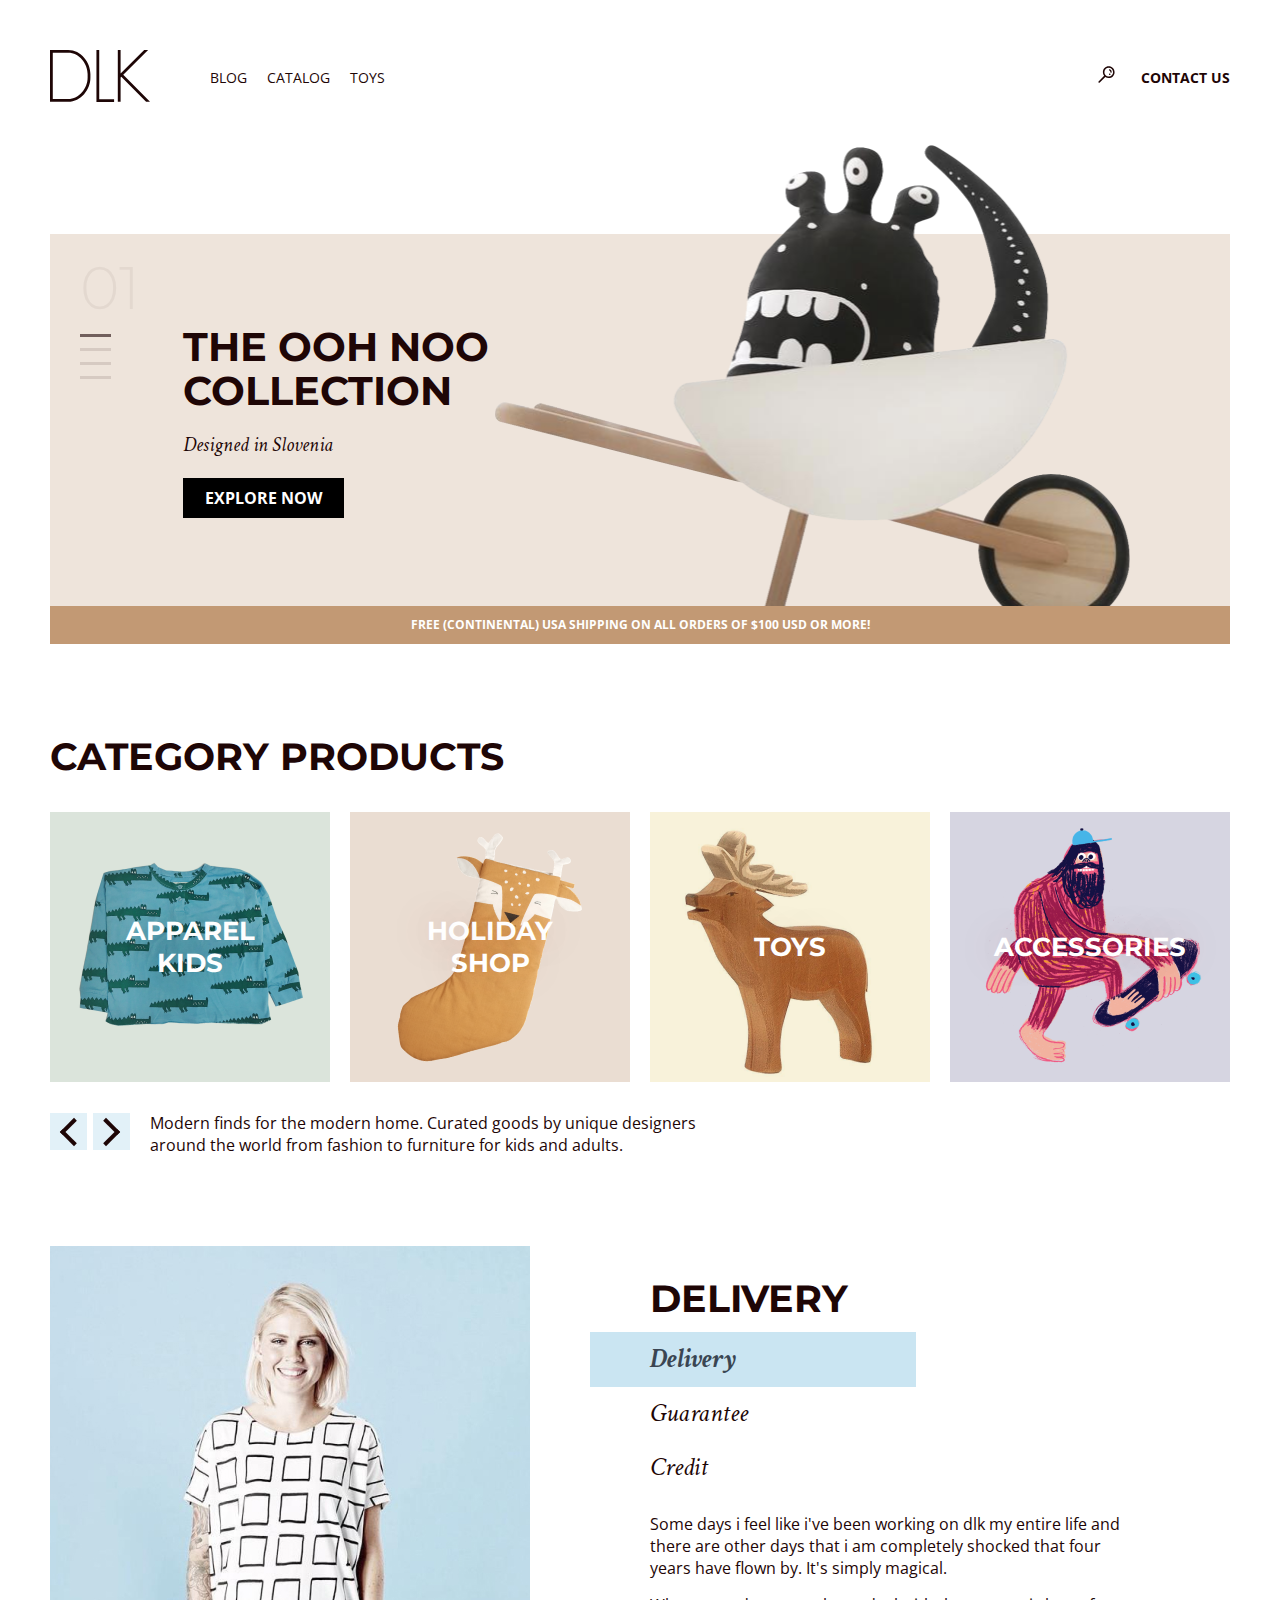
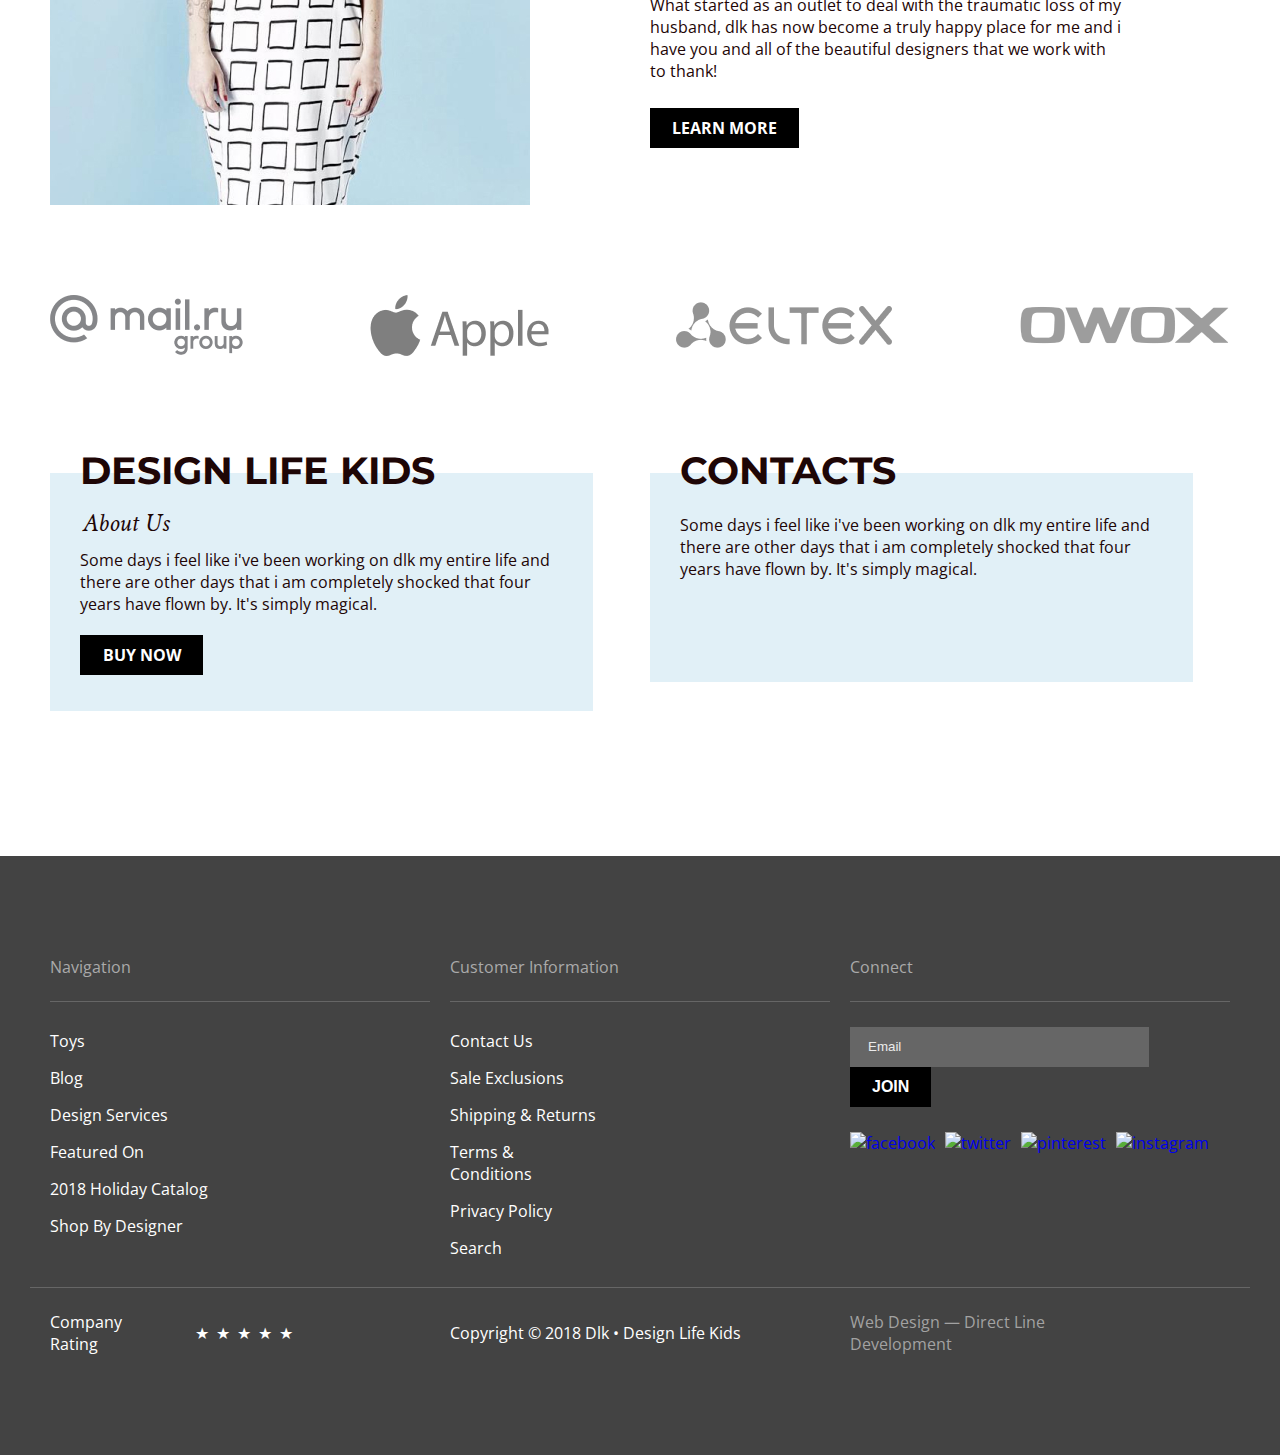
==== commit b6d33e17: "Merge pull request #6 from IdiyatovAlexandr/master" ====
--- a/Index.html
+++ b/Index.html
@@ -10,9 +10,7 @@
   </head>
   <body>
     <header class="header container">
-      <a href="#">
-        <img class="header-log" src="/images/logo.svg" alt="logo" />
-      </a>
+      <img src="/images/logo.svg" alt="logo" width="100" height="52">
       <nav class="header-nav">
         <ul class="header-list-links list-point-none">
           <li><a class="link" href="/folders/Blog/index.html">blog</a></li>
@@ -36,9 +34,9 @@
           <span class="slider_nav-text">01</span>
           <div class="slider_nav-inner">
             <button class="slider_nav-item_active"></button>
-            <button class="slider_nav-item" type="button"></button>
-            <button class="slider_nav-item" type="button"></button>
-            <button class="slider_nav-item" type="button"></button>
+            <button class="slider_nav-item" type="button" aria-label="slider-navigation"></button>
+            <button class="slider_nav-item" type="button" aria-label="slider-navigation"></button>
+            <button class="slider_nav-item" type="button" aria-label="slider-navigation"></button>
           </div>
         </div>
       <div class="poster-title">       
@@ -64,8 +62,8 @@
             ACCESSORIES</a>         
         </div>
         <div class="slider-nav">
-          <button class="slider_nav-button nav-button-left" type="button"></button>
-          <button class="slider_nav-button nav-button-right" type="button"></button>
+          <button class="slider_nav-button nav-button-left" type="button" aria-label="arrow-left"></button>
+          <button class="slider_nav-button nav-button-right" type="button" aria-label="arrow-right"></button>
           <p class="products-text">Modern finds for the modern home. Curated goods by unique designers
             around the world from fashion to furniture for kids and adults.</p>
         </div>
@@ -83,7 +81,7 @@
       </div>
         <p class="delivery-text text-1">Some days i feel like i've been working on dlk my entire life
           and there are other days that i am completely shocked that four years have flown by. It's simply magical.</p>
-        <p class="delivery-text text-2">What started as an outlet to deal  with the traumatic loss of my husband,
+        <p class="delivery-text text-2">What started as an outlet to deal with the traumatic loss of my husband,
           dlk has now become a truly happy place for me and i have you and all
           of the beautiful designers that we work with to thank!</p>
         <a class="delivery-button button button-black" href="#">LEARN MORE</a>  
@@ -122,8 +120,10 @@
         <p class="contacts-text">Some days i feel like i've been working on dlk my entire life and
           there are other days that i am completely shocked that four
           years have flown by. It's simply magical.</p>
-        <img src="/images/map.jpg" alt="map" width="483" height="196">  
-      </section>
+        <div class="map-responsive">
+          <iframe src="https://www.google.com/maps/embed?pb=!1m10!1m8!1m3!1d6307.285808430329!2d-122.4229666!3d37.7749705!3m2!1i1024!2i768!4f13.1!5e0!3m2!1sen!2sru!4v1583960301769!5m2!1sen!2sru" width="483" height="196" frameborder="0" style="border:0;" allowfullscreen="" aria-hidden="false" tabindex="0"></iframe>
+        </div>
+        </section>
       </div>  
     </main> 
     <footer class="footer">
@@ -205,14 +205,13 @@
         
         <label class="form-consent">
           <input class="input-consent" type="checkbox" name="accept" value="data">
-          <span class="input-consent-indicator"></span>
-            By clicking on the button, you consent
-            to the processing of your personal data
+          <span class="input-consent-indicator">By clicking on the button, you consent
+            to the processing of your personal data</span>            
         </label>        
         <button type="submit" class="button button-black">Submit</button>
-        <button type="button" class="modal-close modal-close_js"></button>
+        <button type="button" class="modal-close modal-close_js" aria-label="close-modal"></button>
       </form>
     </div>
   <script src="/script.js"></script>
-</body>
+</body>   
 </html>
--- a/common.css
+++ b/common.css
@@ -45,16 +45,10 @@
   outline: none;
 }
 
-.button:hover {
+.button:hover, .button:focus {
   background-color: #C29974;
   cursor: pointer;
 }
-
-.button:focus {
-  background-color: #C29974;
-  cursor: pointer;
-}
-
 
 .button:active {
   background-color: #CFAF91;
@@ -84,11 +78,13 @@
   opacity: 1;
 }
 
-.header-log:hover {
+.header-log:hover, .contact-link:hover, .link:hover, .header-button:hover,
+.header-log:focus, .contact-link:focus, .link:focus, .header-button:focus {
   opacity: 0.5;
-}
-
-.header-log:active {
+  outline: none;
+}
+
+.header-log:active, .contact-link:active, .link:active, .header-button:active {
   opacity: 0.1;
 }
 
@@ -108,19 +104,6 @@
   display: flex;
   justify-content: space-between;  
   align-items: center;
-}
-
-.contact-link {
-  margin-left: 26px;
-  opacity: 1;
-}
-
-.contact-link:hover {
-  opacity: 0.5;
-}
-
-.contact-link:active {
-  opacity: 0.1;
 }
 
 .link {
@@ -133,34 +116,18 @@
 
 }
 
-.link:hover {
-  opacity: 0.5;
-}
-
-.link:active {
-  opacity: 0.1;
-}
-
 .header-button {
   opacity: 1;
 }
 
-.header-button:hover {
-  opacity: 0.5;
-}
-
-.header-button:active {
-  opacity: 0.1;
-}
-
 .contact-link {
   font-weight: bold;
+  margin-left: 26px;
   font-size: 14px;
-  line-height: 19px;
-  display: flex;
-  align-items: center;
+  line-height: 19px;  
   text-transform: uppercase;
-  color: #1E0606;
+  color: #1E0606;  
+  opacity: 1;
 }
 
 /* footer */
@@ -201,16 +168,13 @@
   width: 158px;
 }
 
-.navigation-link:hover {
+.navigation-link:hover, .customer-information-link:hover,
+.navigation-link:focus, .customer-information-link:focus {
   opacity: .5;
-}
-
-.navigation-link:focus {
-  opacity: .5;
-  outline: none;
-}
-
-.navigation-link:active {
+  outline: none;
+}
+
+.navigation-link:active, .customer-information-link:active {
   opacity: .2;
   cursor: none;
 }
@@ -221,7 +185,7 @@
 }
 
 .customer-information-title {
-  padding: 23px 0px;
+  padding: 23px 0;
   margin-top: 77px;
   border-bottom: 1px solid  #666666;
   margin-bottom: 28px;
@@ -239,20 +203,6 @@
   color: #FFFFFF;
   padding-bottom: 15px;
   width: 148px;
-}
-
-.customer-information-link:hover {
-  opacity: .5;
-}
-
-.customer-information-link:active {
-  opacity: .2;
-  cursor: none;
-}
-
-.customer-information-link:focus {
-  opacity: .5;
-  outline: none;
 }
 
 .connect {
@@ -288,18 +238,12 @@
   outline: none;
 }
 
-.email-input:hover {
+.email-input:hover, .email-input:focus {
   background: #666666;
   border-color: #FFFDFD;
   cursor: pointer;
 }
 
-.email-input:focus {
-  background: #666666;
-  border-color: #FFFDFD;
-  cursor: pointer;
-}
-
 .email-input:active::-webkit-input-placeholder {
   background: #FFFFFF;
   border: 1px solid #666666;
@@ -309,26 +253,19 @@
 }
 
 .email-button {
-  border: 0px;
+  border: 0;
 }
 
 .social-link {
   display: flex;
-  padding: 9px 0px;
+  padding: 9px 0;
 }
 
 .social-img {
   margin-right: 10px;
 }
 
-.social-img:hover {
-  background: #666666;
-  border-radius: 15px;
-  cursor: pointer;
-  opacity: .6;
-}
-
-.social-img:focus {
+.social-img:hover, .social-img:focus  {
   background: #666666;
   border-radius: 15px;
   cursor: pointer;
@@ -359,8 +296,9 @@
   display: flex;
   align-items: center;
   color: #FFFFFF;
-  width: 380px;
+  width: 250px;
   padding-top: 7px;
+  margin-right: 130px;
 }
 
 .company-rating:hover {
@@ -406,23 +344,17 @@
   align-items: center;
   color: #A2A2A2;
   padding-top: 7px;
-  width: 380px;
-}
-
-.web-design-link:hover {
+  width: 300px;
+  margin-right: 80px;
+}
+
+.web-design-link:hover, .web-design-link:focus {
   text-decoration-line: underline;
   color: #FFFFFF;
-}
-
-.web-design-link:focus {
-  text-decoration-line: underline;
-  color: #FFFFFF;
   outline: none;
 }
 
 .web-design-link:active {
-  text-decoration-line: underline;
-  color: #FFFFFF;
   cursor: none;
 }
 
@@ -462,26 +394,9 @@
   outline: none;
 }
 
-.form-input:focus {
-  background: #FFFFFF;
+.form-input:focus, .form-input:hover {
   border: 2px solid rgba(0, 0, 0, 0.3);
-  box-sizing: border-box;
   padding: 12px;
-  font-family: 'Roboto', 'news-roman', sans-serif;
-  font-size: 18px;
-  line-height: 21px;
-  color: #1E0606;
-}
-
-.form-input:hover {
-  background: #FFFFFF;
-  border: 2px solid rgba(0, 0, 0, 0.3);
-  box-sizing: border-box;
-  padding: 12px;
-  font-family: 'Roboto', 'news-roman', sans-serif;
-  font-size: 18px;
-  line-height: 21px;
-  color: #1E0606;
 }
 
 .form-input-name {
@@ -500,66 +415,215 @@
 .form-input-message {
   width: 600px;
   min-height: 150px;
+  resize: none;
+  margin-bottom: -6px;
 }
 
 .form-consent {
   font-family: 'Roboto', 'news-roman', sans-serif;
   font-size: 14px;
-  line-height: 16px;
+  line-height: 20px;
   color: #1E0606;
   margin-bottom: 20px;
   display: flex;
   align-items: center;
+  position: relative;
+  cursor: pointer;
 }
 
 .input-consent {
   position: absolute;
   opacity: 0;
-
-}
-
-.form-consent:hover {
-  text-decoration: underline;
-  cursor: pointer;
 }
 
 .input-consent-indicator {
-  position: relative;
+  padding-left: 33px;
+}
+
+.input-consent-indicator::before {
+  content: "";
+  position: absolute;
+  top: 0;
+  left: 0;
+  width: 19px;
+  height: 19px;
   border: 2px solid #C29974;
   border-radius: 3px;
-  width: 19px;
-  height: 19px;
-  margin-right: 15px;
+}
+
+.input-consent:checked + .input-consent-indicator::before {
+  background: url(/images/checkbox.svg) no-repeat #FFFFFF;
+}
+
+.input-consent:focus + .input-consent-indicator {
+  text-decoration: underline;
+} 
+
+.input-consent:disabled + .input-consent-indicator::before {
+  border: 2px solid #E1CDBA;
+}
+
+/* breadcrumbs */
+
+.breadcrumbs {
+  display: flex;
+  justify-content: space-between;
+  position: relative;
+}
+
+.breadcrumbs-item::before, .breadcrumbs-item-1::before {
+  content: "";
+  position: absolute;
+  top: 11px;
+  left: 66px;
+  transform: rotate(45deg);
+  width: 2px;
+  height: 8px;
+  background-color:  #1E0606;
+}
+
+.breadcrumbs-item::after, .breadcrumbs-item-1::after {
+  content: "";
+  position: absolute;
+  top: 6px;
+  left: 66px;
+  transform: rotate(-45deg);
+  width: 2px;
+  height: 8px;
+  background-color:  #1E0606;
+}
+
+.breadcrumbs-item-2::before {
+  content: "";
+  position: absolute;
+  top: 10px;
+  left: 170px;
+  transform: rotate(45deg);
+  width: 2px;
+  height: 8px;
+  background-color:  #1E0606;
+}
+
+.breadcrumbs-item-2::after {
+  content: "";
+  position: absolute;
+  top: 5px;
+  left: 170px;
+  transform: rotate(-45deg);
+  width: 2px;
+  height: 8px;
+  background-color:  #1E0606;
+}
+
+.breadcrumbs-link {
+  font-family: 'Crimson Text', 'tinos', serif;
+  font-style: italic;
+  font-size: 20px;
+  line-height: 25px;
+  color: #1E0606;
+}
+
+.breadcrumbs-link:hover, .breadcrumbs-link:focus {
+  opacity: .75;
+}
+
+.breadcrumbs-link:active {
+  color: #1E0606;
+  opacity: 1;
+}
+
+.breadcrumbs-active {
+  opacity: .5;
+}
+
+/* pagination */
+
+.pagination-links {
+  display: flex;
+  justify-content: space-between;
+  align-items: center;
+}
+
+.pagination-list {
+  display: flex;
+  justify-content: space-between;
+  width: 234px;
+}
+
+.pagination-link {
+  font-family: 'Montserrat', 'Open Sans', sans-serif;
+  font-weight: bold;
+  font-size: 16px;
+  line-height: 20px;
+  text-transform: uppercase;
+  color: #1E0606;
+}
+
+.pagination-link-active {
+  color: #C29974;
+}
+
+.pagination-link:hover, .pagination-link:focus {
+  color: #1E0606;
+  opacity: 0.5;
+  outline: none;
+}
+
+.pagination-link:active {
+  color: #1E0606;
+  opacity: 1;
+  cursor: none;
+}
+
+.pagination-arrow {
+  border: none;
+  background: white;
+  outline: none;
+}
+
+.arrow-left::before {
+  content: "";
+  display: flex;
+  position: relative;
+  transform: rotate(45deg);
+  width: 21px;
+  height: 21px;
+  border-left: 4px solid rgba(30, 6, 6, 0.12);
+  border-bottom: 4px solid rgba(30, 6, 6, 0.12);
+}
+
+.arrow-left:hover::before, .arrow-left:focus::before {
+  border-left: 4px solid #C29974;
+  border-bottom: 4px solid #C29974;
   cursor: pointer;
 }
 
-.input-consent:checked + .input-consent-indicator {
-  background: #ffffff;
-}
-
-.input-consent:focus + .input-consent-indicator {
-  background: #ffffff;
-}
-
-.input-consent:checked + .input-consent-indicator::before {
+.arrow-left:active::before {
+  border-left: 4px solid #C29974;
+  border-bottom: 4px solid #C29974;
+  cursor: none;
+}
+
+.arrow-right::before {
   content: "";
-  border: 1.5px solid #C29974;
-  border-radius: 0.7px;
-  transform: rotate(30deg);
-  position: absolute;
-  height: 15px;
-  top: -2px;
-  left: 9px;
-}
-
-.input-consent:checked + .input-consent-indicator::after {
-  content: "";
-  border: 1.5px solid #C29974;
-  border-radius: 0.7px;
-  transform: rotate(-30deg);
-  position: absolute;
-  height: 10px;
-  top: 3px;
-  left: 3px;
-}
-
+  display: flex;
+  position: relative;
+  transform: rotate(-45deg);
+  width: 21px;
+  height: 21px;
+  border-right: 4px solid rgba(30, 6, 6, 0.12);
+  border-bottom: 4px solid rgba(30, 6, 6, 0.12);
+}
+
+.arrow-right:hover::before, .arrow-right:focus::before {
+  border-right: 4px solid #C29974;
+  border-bottom: 4px solid #C29974;
+  cursor: pointer;
+}
+
+.arrow-right:active::before {
+  border-right: 4px solid #C29974;
+  border-bottom: 4px solid #C29974;
+  cursor: none;
+}
+
--- a/style.css
+++ b/style.css
@@ -8,7 +8,7 @@
   position: relative;
   min-height: 372px;
   background: #EEE4DB;
-  margin-top: 85px;
+  margin-top: 90px;
   width: 1180px;
 }
 
@@ -37,13 +37,13 @@
 .slider_nav-item {
   height: 3px;
   width: 31px;
-  border: 0px;
+  border: 0;
   background-color: #D6CAC2;
   }
 
 .slider_nav-item:hover {
   background: #725F5B;
-  cursor: pointer
+  cursor: pointer;
 }
 
 .slider_nav-text{
@@ -58,7 +58,7 @@
 .poster-title {
   display: flex;
   flex-direction: column;
-  margin-top: 89px;
+  margin-top: 91px;
   margin-left: 113px;
   width: 307px;
 
@@ -68,7 +68,7 @@
   font-family: 'Montserrat', 'Open Sans', sans-serif;
   font-weight: bold;
   font-size: 40px;
-  line-height: 110% 
+  line-height: 110%; 
   color: #1E0606;
   margin: 0px;
 }
@@ -90,7 +90,7 @@
 .background-img {
   display: flex;
   position: absolute;
-  max-width: 635.49px;
+  max-width: 635px;
   width: 50vw;
   height: 461px;
   bottom: 0;
@@ -98,6 +98,7 @@
 }
 
 .text-small{
+  font-family: Open Sans;
   font-style: normal;
   font-weight: bold;
   font-size: 12px;
@@ -149,7 +150,6 @@
   display: flex;
   justify-content: center;
   align-items: center;
-  margin-right: 10px;
 }
 
 .products-link:hover {
@@ -166,35 +166,23 @@
 }
 
 .link-kids {
-  background: #DBE4DB;
-  background-image: url(/images/product-1.png);
-  background-position: center;
-  background-repeat: no-repeat;
+  background: url(/images/product-1.png) center no-repeat #DBE4DB;
   background-blend-mode: multiply;
 }
 
 .link-shop {
-  background: rgba(186, 142, 107, 0.3);
-  background-image: url(/images/product-2.png);
-  background-position: center;
-  background-repeat: no-repeat;
+  background: url(/images/product-2.png) center no-repeat rgba(186, 142, 107, 0.3);
 }
 
 .link-toys {
-  background: #F8F2DA;
-  background-image: url(/images/product-3.png);
-  background-position: center;
-  background-repeat: no-repeat;
+  background: url(/images/product-3.png) center no-repeat #F8F2DA;
   background-blend-mode: multiply;
 }
 
 .link-accessories {
-  background: rgba(9, 3, 79, 0.17);
-  background-image: url(/images/product-4.png);
-  background-position: center;
-  background-repeat: no-repeat;
-  margin-right: 0;
-}
+  background: url(/images/product-4.png) center no-repeat rgba(9, 3, 79, 0.17);
+}
+
 
 .slider-nav {
   display: flex;
@@ -205,22 +193,14 @@
   width: 37px;
   height: 37px;
   background: rgba(112, 187, 220, 0.2);
-  margin-right: 18px;
   opacity: 1;
   border: 0px;
   margin-right: 6px;
 }
 
-.slider_nav-button:hover {
+.slider_nav-button:hover, .slider_nav-button:focus {
   opacity: 0.7;
   cursor: pointer;
-  outline: none;
-}
-
-.slider_nav-button:focus {
-  opacity: 0.7;
-  cursor: pointer;
-  outline: none;
 }
 
 .slider_nav-button:active {
@@ -268,7 +248,6 @@
   display: flex;
   flex-wrap: wrap;
   margin-top: 74px;
-  display: flex;
 }
 
 .delivery-img {
@@ -326,9 +305,8 @@
   position: absolute;
   width: 326px;
   height: 55px;
-  background: rgba(112, 187, 220, 0.2);
   margin-left: -60px;
-  background-image: url(/images/delivery-link_active.svg)
+  background: url(/images/delivery-link_active.svg) rgba(112, 187, 220, 0.2);
 }
 
 .delivery-text {
@@ -375,11 +353,11 @@
 
 .about-us {
   max-width: 543px;
-  height: 236px;
+  min-height: 236px;
   padding-left: 30px;
   padding-right: 30px;
   margin-right: 57px;
-  margin-bottom: 30px;
+  margin-bottom: 85px;
   background: #E1F0F7;
 }
 
@@ -402,7 +380,7 @@
   font-size: 26px;
   line-height: 32px;
   color: #1E0606;
-  margin: 0px;
+  margin: 3px;
 }
 
 .about-us-text {
@@ -422,7 +400,6 @@
 /* contacts */
 
 .contacts {
-  right: 0;
   width: 543px;
   height: 209px;
   padding-left: 30px;
@@ -451,6 +428,20 @@
   margin-top: 10px;
 }
 
+.map-responsive{
+  overflow:hidden;
+  padding-bottom:42%;
+  position:relative;
+  height:0;
+}
+.map-responsive iframe{
+  left:0;
+  top:0;
+  height:100%;
+  width:100%;
+  position:absolute;
+}
+
 /* modal */
 
 .modal-bg {
@@ -469,7 +460,6 @@
 .modal-close {
   width: 32px;
   height: 32px;
-  position: relative;
   position: absolute;
   border: 0;
   top: -9px;
@@ -477,24 +467,15 @@
   background: transparent;
 }
 
-.modal-close:hover {
-  width: 32px;
-  height: 32px;
-  position: relative;
-  position: absolute;
-  border: 0;
+.modal-close:hover, .modal-close:focus {
+  opacity: .5;
   cursor: pointer;
-  background: transparent;
+  outline: none;
 }
 
 .modal-close:active {
-  width: 32px;
-  height: 32px;
-  position: relative;
-  position: absolute;
-  border: 0;
+  opacity: .3;
   cursor: none;
-  background: transparent;
 }
 
 
@@ -502,80 +483,22 @@
   position: absolute;
   left: 50%;
   top: 25%;
-  transform: translate(-50%, -50%);
+  transform: rotate(45deg);
   content: "";
   width: 3px;
   height: 20px;
   background: #FFFFFF;
-  transform: rotate(45deg);
 }
 
 .modal-close::after {
   position: absolute;
   left: 50%;
   top: 25%;
-  transform: translate(-50%, -50%);
+  transform: rotate(-45deg);
   content: "";
   width: 3px;
   height: 20px;
   background: #FFFFFF;
-  transform: rotate(-45deg);
-}
-
-.modal-close:hover::before {
-  position: absolute;
-  left: 50%;
-  top: 25%;
-  transform: translate(-50%, -50%);
-  content: "";
-  width: 3px;
-  height: 20px;
-  background: #FFFFFF;
-  transform: rotate(45deg);
-  opacity: .5;
-  cursor: pointer;
-}
-
-.modal-close:hover::after {
-  position: absolute;
-  left: 50%;
-  top: 25%;
-  transform: translate(-50%, -50%);
-  content: "";
-  width: 3px;
-  height: 20px;
-  background: #FFFFFF;
-  transform: rotate(-45deg);
-  opacity: .5;
-  cursor: pointer;
-}
-
-.modal-close:active::before {
-  position: absolute;
-  left: 50%;
-  top: 25%;
-  transform: translate(-50%, -50%);
-  content: "";
-  width: 3px;
-  height: 20px;
-  background: #FFFFFF;
-  transform: rotate(45deg);
-  opacity: .3;
-  cursor: none;
-}
-
-.modal-close:active::after {
-  position: absolute;
-  left: 50%;
-  top: 25%;
-  transform: translate(-50%, -50%);
-  content: "";
-  width: 3px;
-  height: 20px;
-  background: #FFFFFF;
-  transform: rotate(-45deg);
-  opacity: .3;
-  cursor: none;
 }
 
 .contact-us-form {
